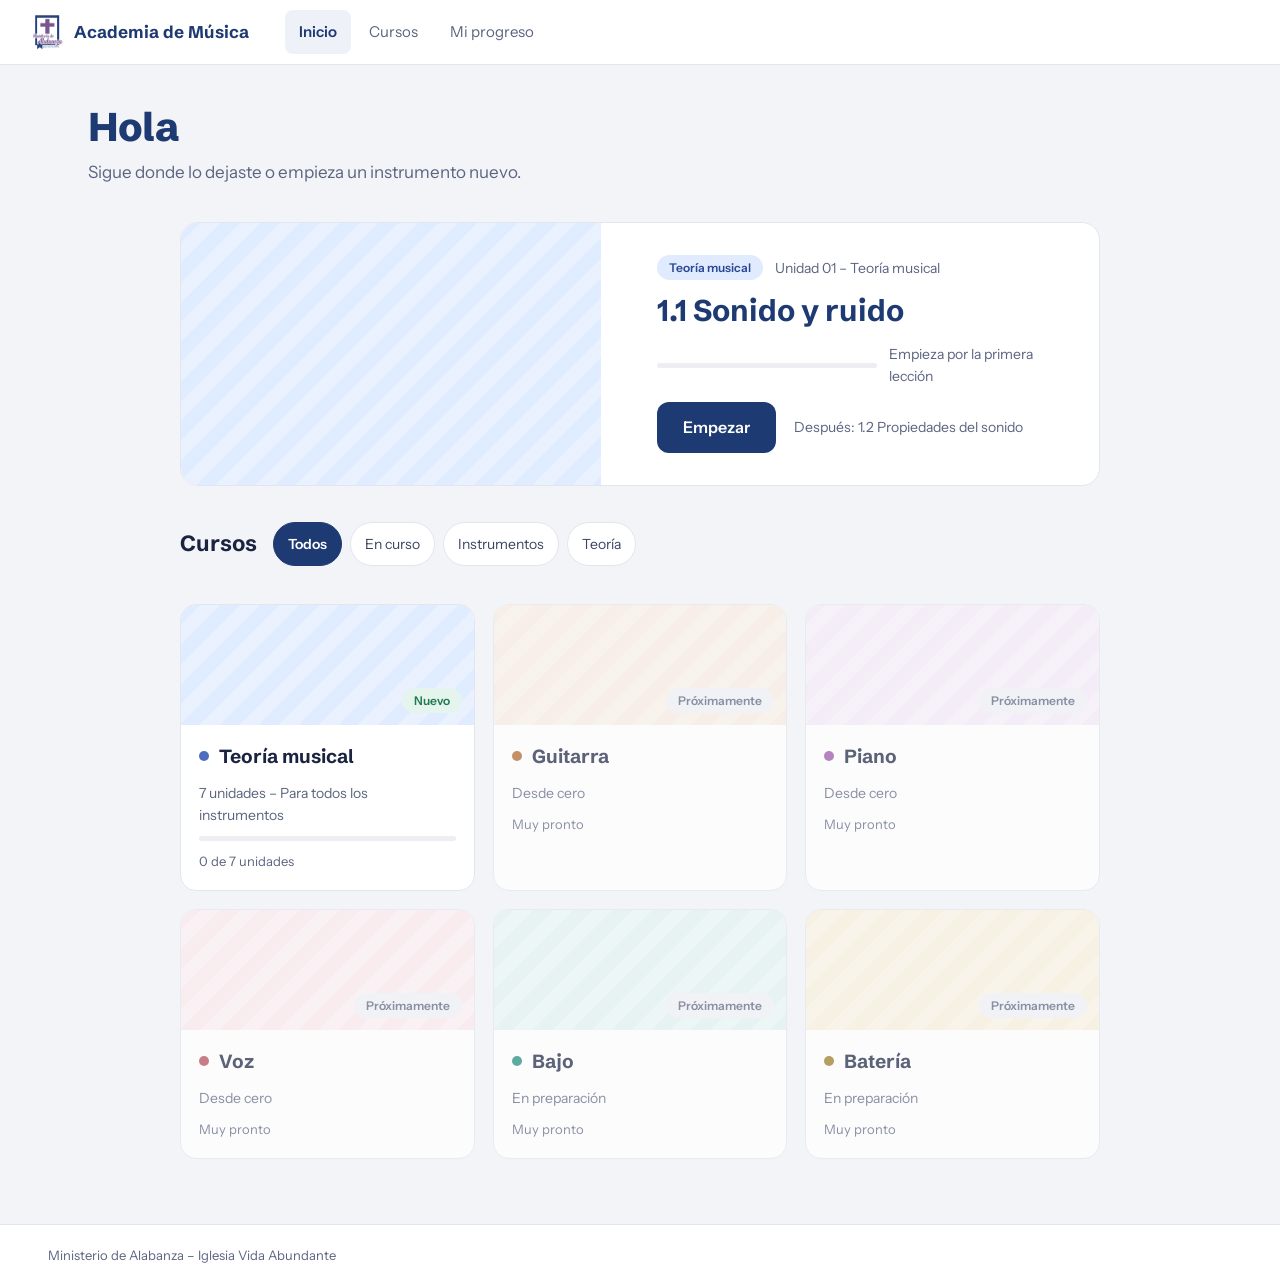
==== academy/index.html @ d0d136ad "Rediseño 5/8: Inicio con continuar + catálogo de cursos (1a) y variante ?v=lista (1b) Co-Authored-By" ====
<!doctype html>
<html lang="es">
<head>
<meta charset="utf-8">
<meta name="viewport" content="width=device-width, initial-scale=1, viewport-fit=cover">
<meta name="description" content="Academia de Música – Ministerio de Alabanza, Iglesia Vida Abundante. Cursos de música: teoría musical, guitarra, piano, voz, bajo y batería.">
<title>Academia de Música – Inicio</title>
<link rel="icon" href="logo.png">
<link rel="preconnect" href="https://fonts.googleapis.com">
<link rel="preconnect" href="https://fonts.gstatic.com" crossorigin>
<link rel="stylesheet" href="https://fonts.googleapis.com/css2?family=Schibsted+Grotesk:wght@500;600;700;800&family=Instrument+Sans:wght@400;500;600;700&display=swap">
<link rel="stylesheet" href="unidad.css">
<style>
/* Inicio: usa los tokens y el header de unidad.css */
body{min-height:100vh;display:flex;flex-direction:column}
main.home{display:flex;flex-direction:column;gap:36px;flex:1;width:100%;max-width:1200px;margin:0 auto;padding:40px 48px 48px}
main.home p,main.home li{text-align:left;hyphens:manual}
@media (max-width:760px){main.home{padding:24px 16px 36px;gap:28px}}
.h-hello h1{font-size:clamp(30px,5vw,40px);font-weight:800;letter-spacing:-.02em;line-height:1.1;color:var(--navy)}
.h-hello p{font-size:17px;color:var(--muted);margin-top:10px}
.h-h2{font-size:22px;font-weight:700;color:var(--ink)}

/* Color por curso: hex de respaldo y oklch cuando el navegador lo admite */
.course{--c:#4a62b0;--cs:#e8ecf8;--ct:#34478a}
.course[data-hue="45"]{--c:#b0642a;--cs:#f8ebe0;--ct:#85431a}
.course[data-hue="310"]{--c:#9a52a8;--cs:#f4e8f6;--ct:#6e2f7c}
.course[data-hue="0"]{--c:#b6495a;--cs:#f9e8eb;--ct:#8a2c3c}
.course[data-hue="175"]{--c:#1f8a7a;--cs:#e0f3ef;--ct:#126052}
.course[data-hue="85"]{--c:#9a7a1c;--cs:#f6efd8;--ct:#6c5208}
@supports (color:oklch(0.5 0.1 100)){.course{--c:oklch(0.55 0.13 var(--h));--cs:oklch(0.94 0.035 var(--h));--ct:oklch(0.42 0.13 var(--h))}}
.stripes{background:repeating-linear-gradient(135deg,var(--cs) 0 14px,color-mix(in srgb,var(--cs) 70%,#fff) 14px 28px)}
@supports not (color:color-mix(in srgb,red,blue)){.stripes{background:var(--cs)}}
.pill{display:inline-flex;align-items:center;font-size:12px;font-weight:600;border-radius:99px;padding:3px 12px;background:var(--cs);color:var(--ct);white-space:nowrap;font-family:var(--f-body)}
.pill.st-curso{background:var(--navy-soft);color:var(--navy)}
.pill.st-nuevo{background:var(--ok-soft);color:var(--ok)}
.pill.st-pronto{background:#f0f1f4;color:var(--muted)}
.mbar{height:5px;border-radius:99px;background:#eceef4;overflow:hidden}
.mbar i{display:block;height:100%;border-radius:99px;background:var(--c)}
.mbar.v i{background:var(--violet)}

/* Continuar */
.cont{display:grid;grid-template-columns:420px minmax(0,1fr);background:var(--bg);border:1px solid var(--line);border-radius:18px;overflow:hidden}
.cont .thumb{min-height:236px}
.cont .info{padding:32px 36px;display:flex;flex-direction:column;justify-content:center;gap:14px}
.cont .row{display:flex;align-items:center;gap:12px;flex-wrap:wrap;font-size:14px;color:var(--muted)}
.cont h2{font-size:clamp(24px,3vw,30px);font-weight:700;color:var(--navy);line-height:1.15}
.cont .prog{display:flex;align-items:center;gap:12px;font-size:14px;color:var(--muted)}
.cont .prog .mbar{width:220px;flex:none}
.cont .go{display:flex;align-items:center;gap:18px;flex-wrap:wrap}
.cta{display:inline-flex;align-items:center;justify-content:center;min-height:48px;padding:13px 26px;border-radius:12px;background:var(--navy);color:#fff;font-weight:600;font-size:16px;text-decoration:none}
.cta:hover{background:var(--navy-hover)}
.cont .next{font-size:14px;color:var(--muted)}
@media (max-width:900px){.cont{grid-template-columns:minmax(0,1fr)}.cont .thumb{min-height:120px}.cont .info{padding:22px 20px}.cont .prog .mbar{width:min(220px,40vw)}}

/* Cursos */
.head{display:flex;align-items:center;gap:16px;flex-wrap:wrap}
.filters{display:flex;gap:8px;flex-wrap:wrap}
.filters button{min-height:44px;padding:6px 14px;border-radius:99px;border:1px solid var(--line);background:var(--bg);color:#3b4462;font-size:14px;cursor:pointer}
.filters button[aria-pressed="true"]{background:var(--navy);border-color:var(--navy);color:#fff;font-weight:600}
.grid{display:grid;grid-template-columns:repeat(3,minmax(0,1fr));gap:18px;margin-top:18px;list-style:none;padding:0}
@media (max-width:900px){.grid{grid-template-columns:repeat(2,minmax(0,1fr))}}
@media (max-width:560px){.grid{grid-template-columns:minmax(0,1fr)}}
.card{display:flex;flex-direction:column;background:var(--bg);border:1px solid var(--line);border-radius:16px;overflow:hidden;color:inherit;text-decoration:none;height:100%;padding:0;gap:0}
a.card:hover{border-color:var(--c);box-shadow:var(--lift)}
.card.soon{opacity:.7}
.card .cover{position:relative;height:120px}
.card .cover .pill{position:absolute;right:12px;bottom:12px}
.card .body{padding:16px 18px 18px;display:grid;gap:10px}
.card .nm{display:flex;align-items:center;gap:10px;font-family:var(--f-display);font-size:19px;font-weight:700;color:var(--ink)}
.card .nm::before{content:"";width:10px;height:10px;border-radius:50%;background:var(--c);flex:none}
.card .meta{font-size:14px;color:var(--muted)}
.card .lab-s{font-size:13px;color:var(--muted)}
.empty{color:var(--muted);padding:18px 0}

/* Variante «lista de rutas» (?v=lista) */
.band{background:linear-gradient(#142a57,#1e3a73);color:#fff;padding:28px 48px 32px}
.band .in{max-width:1104px;margin:0 auto;display:grid;gap:10px;justify-items:start}
.band .eyebrow{font-size:12px;font-weight:600;color:#b9a6d8;letter-spacing:.08em;text-transform:uppercase}
.band h1{font-size:clamp(24px,4vw,32px);font-weight:800;color:#fff}
.band p{font-size:15px;color:#c4cce2}
.band .cta{background:#fff;color:var(--navy);margin-top:8px}
.band .cta:hover{background:var(--navy-soft)}
@media (max-width:760px){.band{padding:22px 16px 26px}}
.routes{display:grid;gap:12px;margin-top:18px;list-style:none;padding:0}
.route{display:grid;grid-template-columns:56px minmax(0,1fr) 200px 130px;gap:18px;align-items:center;background:var(--bg);border:1px solid var(--line);border-radius:14px;padding:16px 18px;color:inherit;text-decoration:none}
a.route:hover{border-color:var(--c)}
.route.soon{opacity:.7}
.plate{width:56px;height:56px;border-radius:12px;background:var(--cs);color:var(--c);display:grid;place-items:center;font-family:var(--f-display);font-weight:800;font-size:24px}
.route .nm{font-family:var(--f-display);font-size:18px;font-weight:700;color:var(--ink)}
.route .meta{font-size:14px;color:var(--muted)}
.rbtn{display:inline-flex;align-items:center;justify-content:center;min-height:44px;padding:0 18px;border-radius:12px;font-weight:600;font-size:15px;border:1px solid var(--line-strong);background:var(--bg);color:var(--navy)}
.rbtn.solid{background:var(--navy);border-color:var(--navy);color:#fff}
.rbtn.off{color:var(--muted);border-style:dashed}
@media (max-width:760px){.route{grid-template-columns:56px minmax(0,1fr);gap:12px 14px}.route .mbar,.route .rbtn{grid-column:1/-1}}
</style>
</head>
<body>
<a class="skip" href="#cursos">Saltar a los cursos</a>
<header class="top" id="top"></header>
<div id="hero"></div>
<main class="home" id="inicio"></main>
<footer><div class="wrap">Ministerio de Alabanza – Iglesia Vida Abundante</div></footer>
<script src="curso.js"></script>
<script>
(function(){
const C=window.CURSO,$=s=>document.querySelector(s);
C.header('inicio');
const lista=new URLSearchParams(location.search).get('v')==='lista';
const esc=s=>String(s).replace(/[&<>"]/g,c=>({'&':'&amp;','<':'&lt;','>':'&gt;','"':'&quot;'}[c]));
let filter='todos';

function state(c){
  const done=c.id==='teoria'?C.done().length:0;
  const started=c.id==='teoria'&&(done>0||C.resume().started);
  return{done,total:c.units.length,started,status:!c.ready?'pronto':started?'curso':'nuevo'};
}
const STATUS={curso:'En curso',nuevo:'Nuevo',pronto:'Próximamente'};
const num=n=>String(n).padStart(2,'0');
const href=l=>`${l.unit.file}#${l.id}`;
const unitsWord=n=>`${n} ${n===1?'unidad':'unidades'}`;

function resumeInfo(){
  const r=C.resume(),l=r.lesson,t=C.courses[0];
  if(!l)return{done:true,t,href:C.units[0].file,r};
  const u=l.unit,seen=C.seenCount(u.n);
  return{t,l,u,r,seen,total:u.lessons.length,href:href(l),label:r.started?'Continuar ▸':'Empezar',next:r.next};
}

function continueCard(){
  const i=resumeInfo();
  if(i.done)return `<section class="cont course" data-hue="${i.t.hue}" style="--h:${i.t.hue}" aria-labelledby="cTitle"><div class="thumb stripes" aria-hidden="true"></div><div class="info"><div class="row"><span class="pill">${esc(i.t.name)}</span></div><h2 id="cTitle">¡Terminaste el curso!</h2><p class="meta">Puedes repasar cualquier unidad cuando quieras.</p><div class="go"><a class="cta" href="${i.href}">Repasar desde 1.1</a></div></div></section>`;
  const pct=Math.round(i.seen/i.total*100),sub=i.r.started?(i.seen?`${i.seen} de ${i.total} lecciones de esta unidad`:'Aún sin lecciones completadas en esta unidad'):'Empieza por la primera lección';
  return `<section class="cont course" data-hue="${i.t.hue}" style="--h:${i.t.hue}" aria-labelledby="cTitle"><div class="thumb stripes" aria-hidden="true"></div><div class="info">
    <div class="row"><span class="pill">${esc(i.t.name)}</span><span>Unidad ${num(i.u.n)} – ${esc(i.u.title)}</span></div>
    <h2 id="cTitle">${i.l.k} ${esc(i.l.title)}</h2>
    <div class="prog"><div class="mbar v" role="progressbar" aria-label="Avance de la unidad" aria-valuemin="0" aria-valuemax="100" aria-valuenow="${pct}"><i style="width:${pct}%"></i></div><span>${sub}</span></div>
    <div class="go"><a class="cta" href="${i.href}">${i.label}</a>${i.next?`<span class="next">Después: ${i.next.k} ${esc(i.next.title)}</span>`:''}</div></div></section>`;
}

function courseCard(c){
  const s=state(c),pct=s.total?Math.round(s.done/s.total*100):0;
  const meta=c.ready?`${unitsWord(s.total)} – ${esc(c.meta)}`:esc(c.meta);
  const foot=c.ready?`<div class="mbar" role="progressbar" aria-label="Unidades terminadas" aria-valuemin="0" aria-valuemax="${s.total}" aria-valuenow="${s.done}"><i style="width:${pct}%"></i></div><span class="lab-s">${s.done} de ${s.total} unidades</span>`:`<span class="lab-s">Muy pronto</span>`;
  const inner=`<div class="cover stripes" aria-hidden="true"><span class="pill st-${s.status}">${STATUS[s.status]}</span></div><div class="body"><div class="nm">${esc(c.name)}</div><div class="meta">${meta}</div>${foot}</div>`;
  const attrs=`class="card course${c.ready?'':' soon'}" data-hue="${c.hue}" style="--h:${c.hue}"`;
  return c.ready?`<a ${attrs} href="${href(C.resume().lesson||{unit:C.units[0],id:C.units[0].lessons[0].id})}">${inner}</a>`:`<div ${attrs}>${inner}</div>`;
}

function routeRow(c){
  const s=state(c),pct=s.total?Math.round(s.done/s.total*100):0;
  const meta=c.ready?`${unitsWord(s.total)} – ${esc(c.meta)}`:esc(c.meta);
  const btn=!c.ready?`<span class="rbtn off">Muy pronto</span>`:`<span class="rbtn${s.started?' solid':''}">${s.started?'Continuar':'Empezar'}</span>`;
  const bar=c.ready?`<div class="mbar" role="progressbar" aria-label="Unidades terminadas" aria-valuemin="0" aria-valuemax="${s.total}" aria-valuenow="${s.done}"><i style="width:${pct}%"></i></div>`:`<div class="mbar" aria-hidden="true"></div>`;
  const inner=`<span class="plate" aria-hidden="true">${esc(c.short)}</span><div><div class="nm">${esc(c.name)}</div><div class="meta">${meta}</div></div>${bar}${btn}`;
  const attrs=`class="route course${c.ready?'':' soon'}" data-hue="${c.hue}" style="--h:${c.hue}"`;
  return c.ready?`<a ${attrs} href="${href(C.resume().lesson||{unit:C.units[0],id:C.units[0].lessons[0].id})}">${inner}</a>`:`<div ${attrs}>${inner}</div>`;
}

function visible(c){
  const s=state(c);
  return filter==='todos'||(filter==='curso'&&s.status==='curso')||(filter==='instrumentos'&&c.id!=='teoria')||(filter==='teoria'&&c.id==='teoria');
}
const FILTERS=[['todos','Todos'],['curso','En curso'],['instrumentos','Instrumentos'],['teoria','Teoría']];

function catalog(){
  const list=C.courses.filter(visible),tag=lista?'routes':'grid',card=lista?routeRow:courseCard;
  return `<section id="cursos" aria-labelledby="cursosH" style="scroll-margin-top:16px"><div class="head"><h2 class="h-h2" id="cursosH">${lista?'Rutas de aprendizaje':'Cursos'}</h2><div class="filters" role="group" aria-label="Filtrar cursos">${FILTERS.map(([k,t])=>`<button type="button" data-f="${k}" aria-pressed="${k===filter}">${t}</button>`).join('')}</div></div>${list.length?`<ul class="${tag}">${list.map(c=>`<li>${card(c)}</li>`).join('')}</ul>`:`<p class="empty">Aún no has empezado ningún curso. Elige uno para comenzar.</p>`}</section>`;
}

function render(){
  const i=resumeInfo();
  if(lista){
    $('#hero').innerHTML=i.done?`<section class="band" aria-label="Continuar"><div class="in"><p class="eyebrow">Continúa en ${esc(i.t.name)}</p><h1>¡Terminaste el curso!</h1><a class="cta" href="${i.href}">Repasar desde 1.1</a></div></section>`
      :`<section class="band" aria-label="Continuar"><div class="in"><p class="eyebrow">Continúa en ${esc(i.t.name)}</p><h1>${i.l.k} ${esc(i.l.title)}</h1><p>Unidad ${num(i.u.n)} – ${esc(i.u.title)} – lección ${i.u.lessons.findIndex(x=>x.id===i.l.id)+1} de ${i.total}</p><a class="cta" href="${i.href}">${i.label}</a></div></section>`;
    $('#inicio').innerHTML=catalog();
  }else{
    $('#inicio').innerHTML=`<div class="h-hello"><h1>Hola</h1><p>Sigue donde lo dejaste o empieza un instrumento nuevo.</p></div>${continueCard()}${catalog()}`;
  }
  document.querySelectorAll('.filters button').forEach(b=>b.onclick=()=>{filter=b.dataset.f;render();const nb=document.querySelector(`.filters [data-f="${filter}"]`);if(nb)nb.focus({preventScroll:true})});
}
render();
})();
</script>
</body>
</html>
---- academy/unidad.css ----
/* Estilos compartidos de las unidades (mismo diseño que la Unidad 06). */
body{margin:0}img{max-width:100%}[hidden]{display:none!important}
:root{
  --bg:#ffffff; --page:#f3f4f8; --tint:#f6f7fb; --ink:#1a2340; --body:#2c3552; --muted:#5b6480; --faint:#6f7792; --line:#e3e6ee; --line-strong:#cfd5e4; --line-soft:#eef0f5;
  --navy:#1e3a73; --navy-hover:#142a57; --navy-soft:#eef1f8; --on-navy:#ffffff;
  --violet:#6f4a9b; --violet-soft:#f1ebf7; --violet-row:#f6f2fa; --violet-ring:#ece3f5; --on-violet:#ffffff;
  --ok:#1f7a50; --ok-line:#1f8a5b; --ok-soft:#e5f4ec; --err:#a83434; --err-line:#c94a4a; --err-soft:#fbeaea;
  --key-white:#ffffff; --key-black:#1d2033; --key-edge:#c9cddd;
  --shadow:0 1px 2px rgba(22,26,51,.04),0 8px 28px rgba(36,66,122,.08);
  --lift:0 1px 2px rgba(22,26,51,.06),0 2px 8px rgba(36,66,122,.08);
  --f-display:"Schibsted Grotesk","Avenir Next","Segoe UI",sans-serif;
  --f-body:"Instrument Sans","Segoe UI",system-ui,sans-serif;
  --r:12px; --r-sm:10px;
  color-scheme:light;
}
*{box-sizing:border-box}
html{scroll-behavior:smooth}
body{background:var(--page);color:var(--body);font-family:var(--f-body);font-size:17px;line-height:1.6;-webkit-font-smoothing:antialiased}
body::before{content:"";position:fixed;inset:0 0 auto;height:env(safe-area-inset-top,0px);z-index:10;background:var(--page)}
h1,h2,h3{font-family:var(--f-display);text-wrap:balance;line-height:1.12;margin:0;color:var(--ink)}
p{margin:0}
button,select{font:inherit;color:inherit;-webkit-tap-highlight-color:transparent}
button:focus-visible,select:focus-visible,[tabindex]:focus-visible,a:focus-visible{outline:3px solid var(--violet);outline-offset:2px;border-radius:6px}
.wrap{max-width:1200px;margin:0 auto;padding-left:max(20px, env(safe-area-inset-left, 0px));padding-right:max(20px, env(safe-area-inset-right, 0px))}
@media (max-width:520px){.wrap{padding-left:max(16px, env(safe-area-inset-left, 0px));padding-right:max(16px, env(safe-area-inset-right, 0px))}}
.mono{font-family:var(--f-body);font-variant-numeric:tabular-nums}
.skip{position:absolute;left:-9999px;top:8px;z-index:20;background:var(--bg);color:var(--navy);padding:10px 16px;border-radius:var(--r-sm);font-weight:700}
.skip:focus{left:12px}
.lbl{font-size:13px;letter-spacing:.1em;text-transform:uppercase;color:var(--muted);font-weight:700}
.cap{font-size:15px;color:var(--muted)}
svg.i{width:20px;height:20px;fill:currentColor;display:block}

/* Header: ver bloque «Header compacto» al final */
.sr{position:absolute;width:1px;height:1px;overflow:hidden;clip:rect(0 0 0 0);white-space:nowrap}
.linkbtn{background:none;border:0;color:var(--navy);font:inherit;font-size:15px;text-decoration:underline;text-underline-offset:3px;cursor:pointer;min-height:44px;padding:0;text-align:left}
a.linkbtn{display:inline-flex;align-items:center}
.lbl a{color:var(--navy);text-transform:none;letter-spacing:0;font-weight:400;margin-left:6px;font-size:14px}
@media (max-width:520px){.track{gap:4px}.track li{gap:4px}.track li+li::before{width:6px}}

/* Page */
.page{display:grid;grid-template-columns:48px minmax(0,1fr);gap:40px;padding-block:44px 72px}
.toc{position:sticky;top:calc(env(safe-area-inset-top,0px) + 28px);align-self:start;display:grid;gap:0;border-left:1px solid var(--line)}
.toc a{display:grid;place-items:center;min-height:44px;margin-left:-1px;border-left:3px solid transparent;font-family:var(--f-display);font-weight:700;font-size:15px;color:var(--muted);text-decoration:none;transition:color .15s,border-color .15s}
.toc a:hover{color:var(--ink)}
.toc a.on{color:var(--violet);border-left-color:var(--violet)}
@media (max-width:1023px){.page{grid-template-columns:minmax(0,1fr);padding-block:32px 56px}.toc{display:none}}
main{display:grid;gap:80px;min-width:0}
@media (max-width:700px){main{gap:60px}}
section{display:grid;gap:20px;min-width:0;scroll-margin-top:72px}
.sec-head{display:flex;align-items:baseline;gap:14px;flex-wrap:wrap}
.sec-head .k{font-family:var(--f-display);font-size:clamp(30px,4.2vw,46px);line-height:1.12;font-weight:800;color:var(--violet);letter-spacing:-.01em}
.sec-head h2{font-size:clamp(30px,4.2vw,46px);font-weight:800;letter-spacing:-.01em;color:var(--navy)}
.prose{display:grid;gap:14px;max-width:66ch}
.note{background:var(--tint);border:1px solid var(--line);border-radius:var(--r);padding:16px 18px;font-size:16px;max-width:70ch}
.note b{color:var(--navy)}

/* Scale strip */
.scale-box{display:grid;gap:4px;max-width:640px}
.scale{display:grid;grid-template-columns:repeat(8,minmax(0,1fr));gap:6px}
.scale div{border:1px solid var(--line);border-radius:var(--r-sm);text-align:center;padding:10px 2px}
.scale div.hit{background:var(--violet-soft);border-color:var(--violet)}
.scale .n{font-family:var(--f-body);font-variant-numeric:tabular-nums;font-weight:700;font-size:18px}
.scale div.hit .n{color:var(--violet)}
.scale .d{font-size:13px;color:var(--muted)}
.steps{display:grid;grid-template-columns:repeat(8,minmax(0,1fr));gap:6px;font-family:var(--f-body);font-variant-numeric:tabular-nums;font-size:14px;color:var(--muted);text-align:center}
.steps span{transform:translateX(calc(50% + 3px))}
.steps span:last-child{transform:none}

/* Controls */
.seg{display:inline-grid;grid-auto-flow:column;grid-auto-columns:1fr;background:var(--tint);border:1px solid var(--line);border-radius:999px;padding:3px}
.seg button{border:0;background:transparent;padding:6px 14px;min-height:44px;border-radius:999px;cursor:pointer;font-size:15px;color:var(--muted);white-space:nowrap}
.seg button[aria-pressed="true"]{background:var(--bg);color:var(--navy);font-weight:700;box-shadow:var(--lift)}
.seg button:disabled{opacity:.4;cursor:default}
.ibtn{width:44px;height:44px;border-radius:50%;border:1px solid var(--line-strong);background:var(--bg);color:var(--navy);display:grid;place-items:center;cursor:pointer;transition:background .15s,border-color .15s;flex:none}
.ibtn:hover{border-color:var(--navy);background:var(--navy-soft)}
.ibtn.solid{background:var(--navy);border-color:var(--navy);color:var(--on-navy)}
.ibtn.solid:hover{background:var(--navy-hover)}
.ibtn:disabled{opacity:.35;cursor:default}
.pbtn{display:inline-flex;align-items:center;gap:6px;border:1px solid var(--navy);background:var(--bg);color:var(--navy);border-radius:999px;padding:0 16px 0 12px;min-height:44px;cursor:pointer;font-weight:700;font-size:14px;transition:background .15s}
.pbtn svg.i{width:18px;height:18px}
.pbtn:hover{background:var(--navy-soft)}
.pbtn.solid{background:var(--navy);color:var(--on-navy)}
.pbtn.solid:hover{background:var(--navy-hover)}
.pbtn:disabled{opacity:.35;cursor:default}
.btn{border:1px solid var(--navy);background:var(--navy);color:var(--on-navy);border-radius:999px;padding:8px 20px;min-height:44px;cursor:pointer;font-weight:700;font-size:15px;transition:background .15s}
.btn:hover{background:var(--navy-hover)}
.btn:disabled{opacity:.35;cursor:default}
.tabs{display:flex;gap:20px;border-bottom:1px solid var(--line)}
.tabs button{border:0;background:none;padding:12px 0 12px;min-height:44px;min-width:44px;margin-bottom:-1px;border-bottom:2px solid transparent;cursor:pointer;font-size:15px;color:var(--muted)}
.tabs button[aria-pressed="true"]{color:var(--navy);border-bottom-color:var(--violet);font-weight:700}

/* Lab */
.lab{border:1px solid var(--line);border-radius:18px;box-shadow:var(--shadow);overflow:hidden;min-width:0;display:grid;grid-template-columns:minmax(0,1fr);grid-template-areas:"controls" "readout" "viz" "explain"}
@media (min-width:1100px){.lab{grid-template-columns:minmax(0,1fr) minmax(260px,320px);grid-template-areas:"controls controls" "readout explain" "viz explain"}}
.lab > *{padding:22px 24px;min-width:0}
@media (max-width:520px){.lab > *{padding:18px 16px}}
.a-controls{grid-area:controls;background:var(--tint);border-bottom:1px solid var(--line);display:flex;gap:16px;flex-wrap:wrap;align-items:end}
.field{display:grid;gap:6px}
.field.grow{flex:1 1 220px;max-width:340px}
.field.grow .select,.field.grow select{width:100%}
@media (max-width:520px){.a-controls select{font-size:16px;padding-left:12px;padding-right:32px}.a-controls .select svg{right:10px}}
@media (max-width:520px){.a-controls .field:first-child{flex:0 0 92px}.a-controls .field:first-child .select,.a-controls .field:first-child select{width:100%}.field.grow{flex:2 1 160px}.a-controls .field:last-child{flex:1 1 100%}#invs{width:100%}}
.a-readout{grid-area:readout;display:grid;gap:10px;padding-bottom:6px}
.a-viz{grid-area:viz;display:grid;grid-template-columns:minmax(0,1fr);gap:12px;padding-top:10px;align-content:start}
.a-explain{grid-area:explain;display:grid;gap:12px;align-content:start}
@media (min-width:1100px){.a-explain{border-left:1px solid var(--line)}}
@media (max-width:1099px){.a-explain{border-top:1px solid var(--line)}}
.sym{font-family:var(--f-display);font-weight:800;font-size:72px;line-height:1;color:var(--violet);letter-spacing:-.02em;height:84px;display:flex;align-items:center;white-space:nowrap;overflow:hidden;width:100%}

.sym.off{color:var(--line-strong)}
.facts{display:grid;gap:6px;flex:1 1 200px;min-width:0}
.tones{display:flex;gap:6px;flex-wrap:wrap;min-height:34px;align-items:center;align-content:flex-start}
.tone{display:inline-flex;align-items:baseline;gap:6px;border-radius:var(--r-sm);padding:4px 10px;background:var(--navy-soft)}
.tone.root{background:var(--violet-soft)}
.tone b{font-family:var(--f-body);font-variant-numeric:tabular-nums;font-size:18px;color:var(--navy)}
.tone.root b{color:var(--violet)}
.tone i{font-style:normal;font-size:13px;color:var(--muted);font-family:var(--f-body);font-variant-numeric:tabular-nums}
.tools{display:flex;gap:8px;align-items:center}
.viz-head{display:flex;justify-content:space-between;align-items:center;gap:12px;flex-wrap:wrap}
.kbd-box{max-width:680px;overflow-x:auto}
.kbd-box svg{width:100%;height:auto;display:block;touch-action:pan-x pan-y}
.kbd-box .k{cursor:pointer}
.k:focus,.k:focus-visible{outline:none}
#pad{overflow-x:auto}
.kbd-box .k:hover{filter:brightness(.96)}
.chords{display:grid;grid-template-columns:repeat(3,minmax(0,170px));gap:16px}
@media (max-width:520px){.chords{grid-template-columns:none;grid-auto-flow:column;grid-auto-columns:170px;gap:8px;overflow-x:auto;scroll-snap-type:x mandatory}.chord{scroll-snap-align:start}}
.chord{display:grid;gap:4px;justify-items:center;align-content:start;text-align:center;padding:8px 4px;font:inherit;color:inherit;background:none;border:1px solid transparent;border-radius:var(--r);cursor:pointer}
.chord:hover{background:var(--tint)}
.chord[aria-pressed="true"]{border-color:var(--violet);background:var(--violet-soft)}
.chord svg{width:100%;height:auto;display:block}
.chord span{font-size:14px;line-height:1.3;color:var(--muted)}

.ex-name{display:flex;align-items:baseline;gap:10px;flex-wrap:wrap}
.ex-name h3{font-size:22px;font-weight:700;color:var(--navy)}
.ex-name span{font-family:var(--f-body);font-variant-numeric:tabular-nums;font-size:14px;color:var(--violet)}
.a-explain p{max-width:62ch;color:var(--ink)}
/* Inversions */
.inv-grid{display:grid;grid-template-columns:repeat(3,minmax(0,1fr));gap:16px}
@media (max-width:760px){.inv-grid{grid-template-columns:minmax(0,1fr)}}
.inv{border:1px solid var(--line);border-radius:var(--r);padding:18px;display:grid;gap:10px}
.inv b{font-family:var(--f-display);font-size:18px;color:var(--navy)}
.inv .mono{font-size:15px}
.inv svg{width:100%;height:auto;display:block}
.slash{color:var(--violet);font-family:var(--f-body);font-variant-numeric:tabular-nums;font-weight:700}

/* Practice */
.quiz{border:1px solid var(--line);border-radius:18px;box-shadow:var(--shadow);overflow:hidden;min-width:0}
.qbar{display:flex;gap:14px;align-items:center;justify-content:space-between;flex-wrap:wrap;padding:16px 24px;background:var(--tint);border-bottom:1px solid var(--line)}
@media (max-width:520px){.qbar{padding:14px 16px}}
.select{position:relative;display:inline-flex;align-items:center}
.select select{max-width:100%;appearance:none;-webkit-appearance:none;border:1px solid var(--line-strong);background:var(--bg);border-radius:999px;padding:8px 40px 8px 16px;min-height:44px;font-size:16px;font-weight:700;color:var(--navy);cursor:pointer}
.select svg{position:absolute;right:14px;width:14px;height:14px;fill:var(--navy);pointer-events:none}
.best{font-size:14px;color:var(--muted);font-family:var(--f-body);font-variant-numeric:tabular-nums}
#qbody{padding:24px;display:grid;gap:18px}
@media (max-width:520px){#qbody{padding:18px 16px}}
.qgrid{display:grid;gap:20px;grid-template-columns:minmax(0,1fr)}
@media (min-width:900px){.qgrid{grid-template-columns:minmax(0,1fr) minmax(280px,380px);align-items:start}}
.qhead{display:flex;justify-content:space-between;align-items:end;gap:14px;flex-wrap:wrap}
.qsym{font-family:var(--f-display);font-size:48px;font-weight:800;color:var(--violet);line-height:1}
.progress{flex:1;min-width:150px;max-width:260px;display:grid;gap:6px;font-size:14px;color:var(--muted);font-family:var(--f-body);font-variant-numeric:tabular-nums}
.bar{height:6px;background:var(--tint);border-radius:99px;overflow:hidden;border:1px solid var(--line)}
.bar i{display:block;height:100%;background:var(--violet);border-radius:99px;transition:width .3s}
.qrows{display:grid;gap:8px}
.qrow{display:grid;grid-template-columns:108px minmax(0,1fr) auto;gap:10px;align-items:center;border:1px solid var(--line);border-radius:var(--r);padding:8px 8px 8px 14px;cursor:pointer;min-height:54px;transition:border-color .15s}
.qrow.active{border-color:var(--navy);box-shadow:0 0 0 3px var(--navy-soft)}
.qrow.good{border-color:var(--ok-line);background:var(--ok-soft);cursor:default}
.qrow.bad{border-color:var(--err-line);background:var(--err-soft);cursor:default}
.ql{font:inherit;font-size:15px;color:var(--muted);background:none;border:0;padding:8px 0;text-align:left;cursor:pointer;min-height:44px}
.ql:hover{color:var(--ink)}.ql:disabled{cursor:default;color:var(--muted)}
.qrow.active .ql{color:var(--navy);font-weight:700}
.slots{display:flex;gap:6px;flex-wrap:wrap;align-items:center}
.slot{font-family:var(--f-body);font-variant-numeric:tabular-nums;font-weight:700;border-radius:6px;padding:3px 9px;border:1px solid var(--line-strong);background:var(--bg);min-width:40px;text-align:center;color:var(--navy)}
.slot.empty{color:var(--muted);font-weight:500;border-style:dashed}
.fix{font-size:15px;color:var(--err);font-family:var(--f-body);font-variant-numeric:tabular-nums;font-weight:700;padding-right:6px}
.fix.ok{color:var(--ok)}
.clr{width:44px;height:44px;border:0;background:none;color:var(--faint);cursor:pointer;border-radius:50%;display:grid;place-items:center}
.clr:hover{color:var(--err);background:var(--err-soft)}
.clr svg{width:16px;height:16px;fill:currentColor}
.pad{display:grid;gap:8px}
.pad svg{width:100%;height:auto;display:block;touch-action:pan-x pan-y}
.pad .k{cursor:pointer}
.qactions{display:flex;gap:10px;flex-wrap:wrap;align-items:center}
.feedback{font-size:15px;font-weight:700}
.feedback.ok{color:var(--ok)} .feedback.err{color:var(--err)}
.done{display:grid;gap:12px;justify-items:start}
.done b{font-family:var(--f-display);font-size:30px;color:var(--navy)}

.pager{border-top:1px solid var(--line);background:var(--tint)}
.pager .wrap{padding-block:28px;display:grid;gap:16px;grid-template-columns:minmax(0,1fr) auto minmax(0,1fr);align-items:center}
.pg{display:grid;gap:2px;padding:12px 14px;border-radius:var(--r);text-decoration:none;color:var(--navy);min-height:44px;align-content:center}
.pg small{font-size:14px;color:var(--muted)}
.pg b{font-family:var(--f-display);font-size:18px;line-height:1.25}
a.pg:hover{background:var(--bg)}
.pg.next{text-align:right}
.pg.off b{color:var(--muted)}
.pager-mid{display:grid;gap:4px;justify-items:center;text-align:center}
.pbtn[aria-pressed="true"]{background:var(--ok-soft);border-color:var(--ok);color:var(--ink)}
@media (max-width:760px){.pager .wrap{grid-template-columns:minmax(0,1fr) minmax(0,1fr)}.pager-mid{grid-column:1/-1;order:-1}}
footer{border-top:1px solid var(--line);color:var(--muted);font-size:15px}
footer .wrap{padding-block:24px 36px;display:flex;justify-content:space-between;gap:12px;flex-wrap:wrap}

@media (prefers-reduced-motion: reduce){*{transition:none!important;animation:none!important}html{scroll-behavior:auto}}
@media print{.tools,.viz-head,.quiz,.toc{display:none}.page{grid-template-columns:1fr}}

/* Extras para las demás unidades */
.qbody{padding:24px;display:grid;gap:18px}
@media (max-width:520px){.qbody{padding:18px 16px}}
.opts{display:grid;gap:10px;grid-template-columns:repeat(auto-fit,minmax(210px,1fr))}
.opt{border:1px solid var(--line-strong);background:var(--bg);border-radius:var(--r);padding:12px 16px;min-height:48px;text-align:left;cursor:pointer;font-size:16px;color:var(--ink);transition:border-color .15s,background .15s}
.opt:hover:not(:disabled){border-color:var(--navy);background:var(--navy-soft)}
.opt:disabled{cursor:default}
.opt.good{border-color:var(--ok-line);background:var(--ok-soft)}
.opt.bad{border-color:var(--err-line);background:var(--err-soft)}
.qtext{font-family:var(--f-display);font-size:clamp(22px,3vw,28px);font-weight:700;color:var(--navy);line-height:1.25;max-width:40ch}
.qtext:focus{outline:none}
.qvis{max-width:420px}.qvis svg{width:100%;height:auto;display:block}
.tbl{width:100%;border-collapse:collapse;font-size:16px;max-width:760px}
.tbl th,.tbl td{padding:10px 12px;border-bottom:1px solid var(--line);text-align:left;vertical-align:middle}
.tbl th{font-size:13px;letter-spacing:.08em;text-transform:uppercase;color:var(--muted);font-weight:700}
.tbl td.m{font-family:var(--f-body);font-variant-numeric:tabular-nums;color:var(--violet);font-weight:700}
.tblwrap{overflow-x:auto;max-width:760px}
.cards{display:grid;gap:16px;grid-template-columns:repeat(auto-fit,minmax(240px,1fr))}
.card{border:1px solid var(--line);border-radius:var(--r);padding:18px;display:grid;gap:10px;align-content:start}
.card h3{font-size:20px;color:var(--navy)}
.card svg{width:100%;height:auto;display:block}
.panel{border:1px solid var(--line);border-radius:18px;box-shadow:var(--shadow);overflow:hidden;min-width:0}
.pbar{background:var(--tint);border-bottom:1px solid var(--line);padding:16px 24px;display:flex;gap:16px;flex-wrap:wrap;align-items:end}
.pin{padding:22px 24px;display:grid;gap:16px;min-width:0}
@media (max-width:520px){.pbar,.pin{padding:16px}}
.range{width:100%;min-height:44px;accent-color:var(--violet)}
.big{font-family:var(--f-display);font-weight:800;font-size:clamp(40px,7vw,60px);line-height:1;color:var(--violet);letter-spacing:-.02em}
.wave svg{width:100%;height:auto;display:block;max-width:560px;border:1px solid var(--line);border-radius:var(--r);background:var(--tint)}
.beats{display:flex;gap:10px}
.beat{width:28px;height:28px;border-radius:50%;border:2px solid var(--line-strong);background:var(--bg);transition:background .08s}
.beat.on{background:var(--violet);border-color:var(--violet)}
.beat.acc{border-color:var(--navy)}
.stack{display:grid;gap:12px}
.pill{display:inline-block;font-family:var(--f-body);font-variant-numeric:tabular-nums;font-size:14px;background:var(--violet-soft);color:var(--violet);border-radius:99px;padding:2px 10px;font-weight:700}
.bars{display:grid;gap:8px;max-width:640px}
.bars div{display:grid;grid-template-columns:110px 1fr;gap:12px;align-items:center;font-size:15px}
.bars i{display:block;height:14px;border-radius:99px;background:var(--navy)}
.chip{border:1px solid var(--line-strong);background:var(--bg);border-radius:99px;padding:6px 14px;min-height:44px;cursor:pointer;font-family:var(--f-body);font-variant-numeric:tabular-nums;font-weight:700;color:var(--navy)}
.chip:hover{background:var(--navy-soft)}
.chip[aria-pressed="true"]{background:var(--violet-soft);border-color:var(--violet);color:var(--violet)}
.circ svg{width:100%;max-width:460px;height:auto;display:block;margin-inline:auto}
.circ .seg-k{cursor:pointer}
.circ .seg-k:focus-visible{outline:none}
textarea.in,input.in{font:inherit;font-family:var(--f-body);font-variant-numeric:tabular-nums;font-size:18px;border:1px solid var(--line-strong);border-radius:var(--r-sm);padding:10px 14px;min-height:48px;width:100%;max-width:460px;color:var(--ink);background:var(--bg)}
.arrow{font-family:var(--f-body);font-variant-numeric:tabular-nums;color:var(--violet);font-weight:700}
.outchords{display:flex;gap:8px;flex-wrap:wrap}
.outchords span{font-family:var(--f-display);font-size:30px;font-weight:800;color:var(--violet);background:var(--violet-soft);border-radius:var(--r);padding:6px 16px}
.inchords span{font-family:var(--f-display);font-size:30px;font-weight:800;color:var(--navy);background:var(--navy-soft);border-radius:var(--r);padding:6px 16px;display:inline-block;margin:0 8px 8px 0}

/* Nivel de cada tema */
.lvl{display:inline-flex;align-items:center;gap:6px;font-family:var(--f-body);font-variant-numeric:tabular-nums;font-size:13px;font-weight:700;border-radius:99px;padding:3px 12px;align-self:center;white-space:nowrap}
.lvl::before{content:"";width:8px;height:8px;border-radius:50%;background:currentColor}
.lvl-1{background:var(--ok-soft);color:var(--ok)}
.lvl-2{background:var(--navy-soft);color:var(--navy)}
.lvl-3{background:var(--violet-soft);color:var(--violet)}
.lvl-2::before{border-radius:2px}
.lvl-3::before{border-radius:0;transform:rotate(45deg) scale(.9)}

/* Botón de sonido estándar: .ibtn.solid con bocina */
.ibtn.solid[aria-pressed="true"]{background:var(--violet);border-color:var(--violet)}

/* Barra lateral colapsable */
.toc a{grid-template-columns:44px minmax(0,1fr)}
.toc .t{display:none}
.toc-toggle{display:flex;align-items:center;gap:8px;min-height:44px;border:0;background:none;color:var(--muted);cursor:pointer;padding:0 0 0 12px;margin-left:-1px;font:inherit;font-size:13px;font-weight:700;letter-spacing:.06em;text-transform:uppercase}
.toc-toggle:hover{color:var(--ink)}
.toc-toggle svg{width:20px;height:20px;fill:currentColor;flex:none;transition:transform .2s}
.toc-toggle .t{display:none}
@media (min-width:1024px){
  .page{grid-template-columns:var(--tocw,48px) minmax(0,1fr)}
  .page.toc-open{--tocw:270px}
  .toc-open .toc .t{display:block;justify-self:start;text-align:left;font-size:14px;line-height:1.25;font-weight:600;padding:8px 8px 8px 0}
  .toc-open .toc-toggle .t{display:inline}
  .toc-open .toc-toggle svg{transform:rotate(180deg)}
  .toc a.on .t{color:var(--violet)}
}

/* Carrusel */
.car{display:grid;gap:12px;max-width:760px;min-width:0}
.car-track{display:flex;gap:16px;overflow-x:auto;scroll-snap-type:x mandatory;scrollbar-width:none;position:relative;border-radius:var(--r)}
.car-track::-webkit-scrollbar{display:none}
.car-track:focus-visible{outline:3px solid var(--violet);outline-offset:3px}
.car-slide{flex:0 0 100%;min-width:0;scroll-snap-align:start}
.car-bar{display:flex;align-items:center;justify-content:center;gap:10px}
.car-dots{display:flex}
.car-dot{width:26px;height:44px;border:0;background:none;cursor:pointer;display:grid;place-items:center;padding:0}
.car-dot::before{content:"";width:10px;height:10px;border-radius:50%;background:var(--line-strong);transition:width .2s,background .2s}
.car-dot[aria-current="true"]::before{background:var(--violet);width:22px;border-radius:99px}
.car-count{font-family:var(--f-body);font-variant-numeric:tabular-nums;font-size:14px;color:var(--muted);min-width:44px;text-align:center}

/* Botón de sonido: indicador de reproducción */
.ibtn.solid.playing{background:var(--violet);border-color:var(--violet);animation:snd-pulse 1.4s ease-out infinite}
@keyframes snd-pulse{0%{box-shadow:0 0 0 0 rgba(111,74,155,.5)}70%,100%{box-shadow:0 0 0 12px rgba(111,74,155,0)}}
@media (prefers-reduced-motion:reduce){.ibtn.solid.playing{animation:none;box-shadow:0 0 0 4px var(--violet-soft)}}

/* Figuras en la cuadrícula de 4 pulsos */
.figs{display:grid;gap:14px;max-width:760px}
.fig{display:grid;gap:8px}
.fig-h{display:grid;grid-template-columns:34px minmax(0,1fr) auto;align-items:center;gap:0 10px}
.fig-t{display:grid;gap:2px;min-width:0}
.fig-t>div{display:flex;align-items:center;gap:8px;flex-wrap:wrap}
.fig-h .fig-ic svg{width:30px;height:auto;display:block}
.fig-h b{font-family:var(--f-display);font-size:19px;color:var(--navy)}
.grid4{position:relative;display:grid;grid-template-columns:repeat(4,minmax(0,1fr))}
.grid4.ruler span{font-family:var(--f-body);font-variant-numeric:tabular-nums;font-size:13px;color:var(--muted);padding-left:6px}
.grid4.g{height:42px;border:1px solid var(--line-strong);border-radius:var(--r-sm);background:var(--bg);overflow:hidden}
.grid4.g>span{border-right:1px solid var(--line-strong)}
.grid4.g>span:last-of-type{border-right:0}
.grid4 .bk{position:absolute;inset:0;display:flex;padding:4px 2px}
.grid4 .bk i{flex:1 1 0!important;min-width:0;display:block;box-sizing:border-box;margin:0 1px;border-radius:6px;background:var(--navy-soft);border:1.5px solid var(--navy);transition:background .08s,transform .08s}
.grid4 .bk i.on{background:var(--violet);border-color:var(--violet);transform:scaleY(1.08)}

/* Alineación: texto justificado, widgets centrados, títulos a la izquierda */
main p,main li{text-align:justify;hyphens:auto;-webkit-hyphens:auto}
h1,h2,h3,.sec-head,.qtext,.lbl,.ex-name{text-align:left;hyphens:manual}
.panel,.lab,.quiz,.car-host,.cards,.tblwrap,.kbd-box,.scale-box,.figs,.qvis,.wave,.inv-grid,.circ,.bars{margin-inline:auto}
.panel,.lab,.quiz,.cards,.figs,.tblwrap,.scale-box,.car-host{width:100%}
.kbd-box svg,.wave svg,.qvis svg,.circ svg{margin-inline:auto}
.big,.beats,.pin .cap,.a-viz .cap,.qbody .cap,.pad .cap,.pin>p#itxt,.pin>p#atxt{text-align:center}
.beats,.outchords,.inchords,.tones{justify-content:center}
.pin>.big,.pin>.beats{justify-self:center}
.chords{justify-content:center}
@media print{main p{text-align:left}}

/* Una sola columna por sección: el texto llega al mismo borde que los widgets */
main>section{width:100%;max-width:920px;margin-inline:auto}
.prose,.note,p.prose{max-width:none}

/* Diapasón */
.fb-scroll{overflow-x:auto;max-width:100%}
.fb-scroll svg{display:block;width:100%;height:auto}
.fb{cursor:pointer;outline:none}
.fb:hover circle{filter:brightness(.95)}
.fb.hit circle{fill:var(--violet);stroke:var(--violet)}
.fb.hit text{fill:#fff}
.fb:focus-visible circle{stroke:var(--ink);stroke-width:3.2}
.pin>*{min-width:0}
#fbBox{min-width:0;max-width:100%}

/* Laboratorio de una sola columna y controles de igual altura */
.lab.one{grid-template-columns:minmax(0,1fr);grid-template-areas:"controls" "readout" "viz"}
.a-viz{gap:10px}
.a-controls .select select,.pbar .select select{min-height:52px}
.a-controls .ibtn.solid,.pbar .ibtn.solid{width:52px;height:52px}

.tbl tr.on td{background:var(--violet-soft)}
.outchords span{transition:background .1s,color .1s}
.outchords span.on{background:var(--violet);color:#fff}

/* Header compacto (todas las páginas; se inyecta con CURSO.header) */
.top{background:var(--bg);border-bottom:1px solid var(--line)}
.hd{height:64px;display:flex;align-items:center;gap:36px;padding:0 max(32px,env(safe-area-inset-right,0px)) 0 max(32px,env(safe-area-inset-left,0px))}
.hd-brand{display:flex;align-items:center;gap:10px;color:var(--navy);text-decoration:none;font-family:var(--f-display);font-weight:700;font-size:17px;white-space:nowrap;min-height:44px}
.hd-brand img{width:32px;height:36px;object-fit:contain}
.hd-nav{display:flex;gap:4px}
.hd-nav a{display:inline-flex;align-items:center;min-height:44px;padding:0 14px;border-radius:8px;font-size:15px;color:var(--muted);text-decoration:none}
.hd-nav a:hover{color:var(--ink)}
.hd-nav a[aria-current]{background:var(--navy-soft);color:var(--navy);font-weight:600}
.hd-menu{display:none;margin-left:auto;width:44px;height:44px;border:1px solid var(--line-strong);border-radius:10px;background:var(--bg);color:var(--navy);place-items:center;cursor:pointer}
.hd-menu svg{width:22px;height:22px;fill:currentColor}
@media (max-width:760px){.hd{gap:12px;padding:0 max(16px,env(safe-area-inset-left,0px))}.hd-nav{display:none}.hd-menu{display:grid}}
.drawer-nav{display:grid;gap:4px}
.drawer-nav a{display:flex;align-items:center;min-height:48px;padding:0 14px;border-radius:10px;color:var(--ink);text-decoration:none;font-size:16px}
.drawer-nav a[aria-current]{background:var(--navy-soft);color:var(--navy);font-weight:600}

/* Panel deslizable (menú y temario) */
.veil{position:fixed;inset:0;z-index:60;background:rgba(20,42,87,.25);opacity:0;transition:opacity .22s ease-out}
.veil.open{opacity:1}
.drawer{position:fixed;top:0;right:0;bottom:0;z-index:61;width:min(360px,88vw);background:var(--bg);box-shadow:-12px 0 40px rgba(20,42,87,.18);padding:22px 18px;overflow:auto;transform:translateX(100%);transition:transform .22s ease-out}
.drawer.open{transform:none}
.drawer-head{display:flex;align-items:center;justify-content:space-between;gap:12px;margin-bottom:16px}
.drawer-head h2{font-size:18px;font-weight:700;color:var(--ink)}
.drawer-x{width:44px;height:44px;border:0;border-radius:10px;background:none;color:var(--muted);font-size:26px;line-height:1;cursor:pointer}
.drawer-x:hover{background:var(--tint);color:var(--ink)}
body.drawer-on{overflow:hidden}
@media (prefers-reduced-motion:reduce){.veil,.drawer{transition:none}}

/* Presentación de la unidad */
.unit-intro{display:grid;gap:14px;max-width:920px;margin-inline:auto;width:100%}
.unit-intro h1{font-size:clamp(30px,4.4vw,40px);font-weight:800;letter-spacing:-.02em;line-height:1.1;color:var(--navy)}
.unit-intro p{font-size:17px;color:var(--muted)}
.crumbs ol{display:flex;flex-wrap:wrap;gap:0 8px;list-style:none;margin:0;padding:0;font-size:14px;color:var(--muted)}
.crumbs li+li::before{content:"›";margin-right:8px;opacity:.7}
.crumbs a{color:var(--muted);text-underline-offset:3px;display:inline-flex;align-items:center;min-height:44px}
.crumbs li[aria-current]{color:var(--ink);font-weight:600;display:inline-flex;align-items:center;min-height:44px}
footer{background:var(--bg);color:var(--muted);font-size:13px}
footer .wrap{padding-block:20px;max-width:none;padding-inline:max(48px,env(safe-area-inset-left,0px))}
@media (max-width:760px){footer .wrap{padding-inline:max(16px,env(safe-area-inset-left,0px))}}
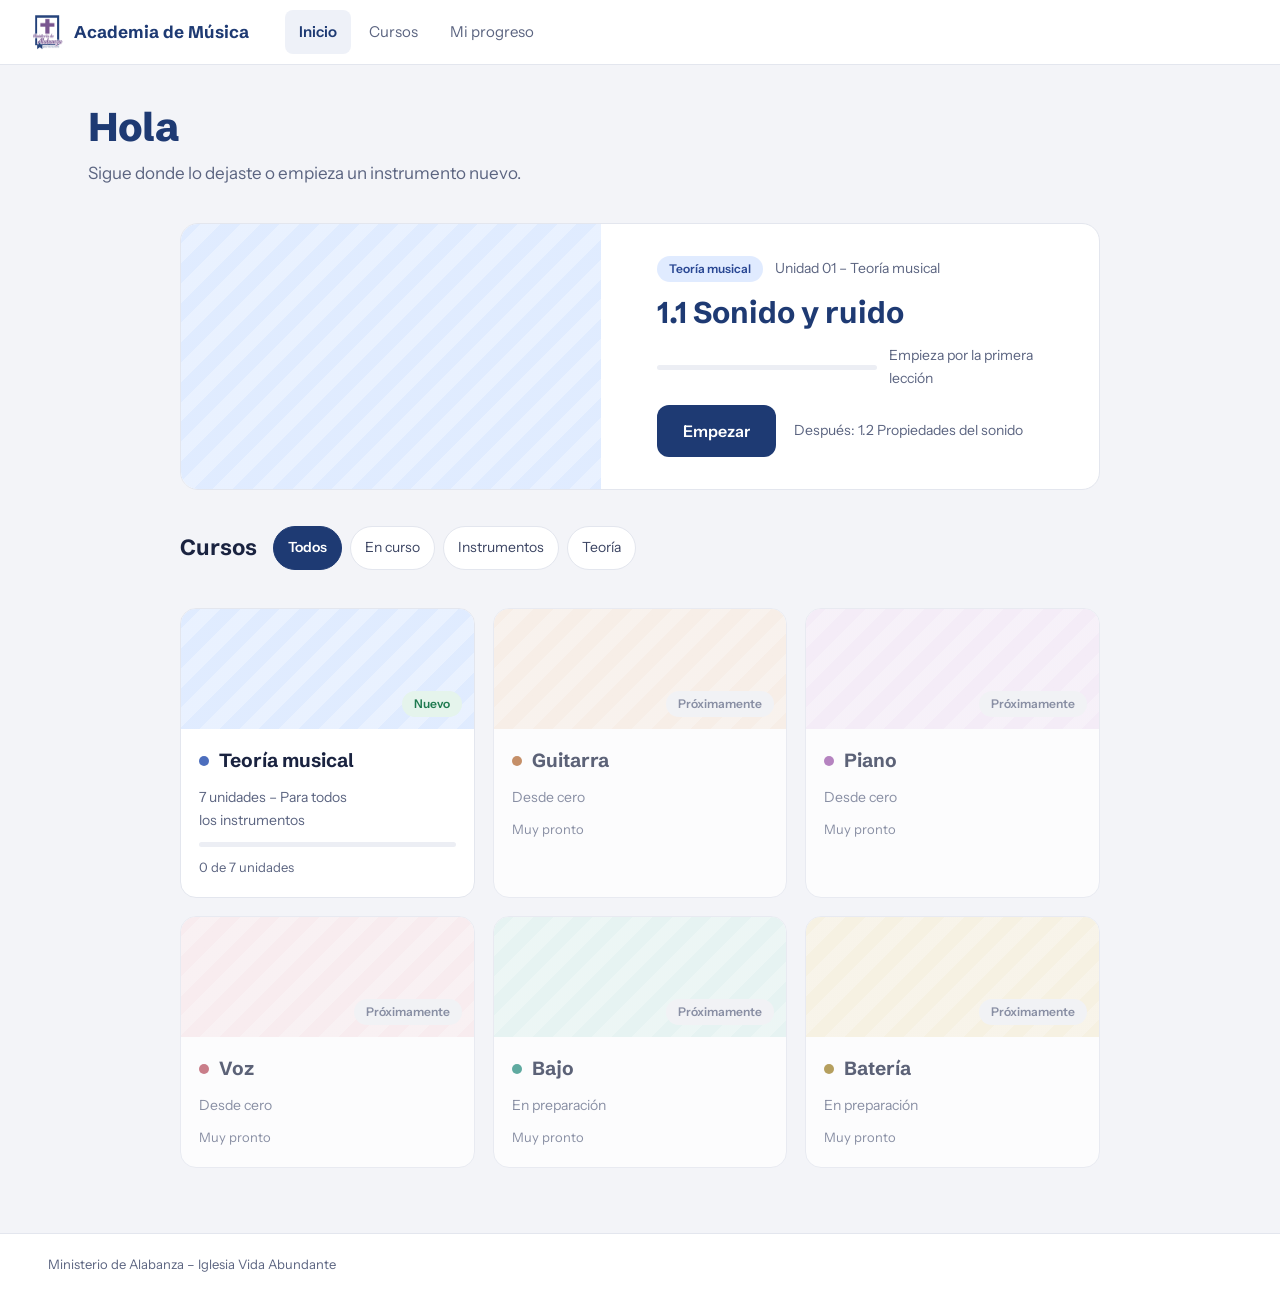
==== commit 3f52c366: "Rediseño 6/8: lección con temario fijo, pestañas, modo enfoque (tablet/celular) y progreso por lecci" ====
--- a/academy/index.html
+++ b/academy/index.html
@@ -20,14 +20,6 @@
 .h-hello p{font-size:17px;color:var(--muted);margin-top:10px}
 .h-h2{font-size:22px;font-weight:700;color:var(--ink)}
 
-/* Color por curso: hex de respaldo y oklch cuando el navegador lo admite */
-.course{--c:#4a62b0;--cs:#e8ecf8;--ct:#34478a}
-.course[data-hue="45"]{--c:#b0642a;--cs:#f8ebe0;--ct:#85431a}
-.course[data-hue="310"]{--c:#9a52a8;--cs:#f4e8f6;--ct:#6e2f7c}
-.course[data-hue="0"]{--c:#b6495a;--cs:#f9e8eb;--ct:#8a2c3c}
-.course[data-hue="175"]{--c:#1f8a7a;--cs:#e0f3ef;--ct:#126052}
-.course[data-hue="85"]{--c:#9a7a1c;--cs:#f6efd8;--ct:#6c5208}
-@supports (color:oklch(0.5 0.1 100)){.course{--c:oklch(0.55 0.13 var(--h));--cs:oklch(0.94 0.035 var(--h));--ct:oklch(0.42 0.13 var(--h))}}
 .stripes{background:repeating-linear-gradient(135deg,var(--cs) 0 14px,color-mix(in srgb,var(--cs) 70%,#fff) 14px 28px)}
 @supports not (color:color-mix(in srgb,red,blue)){.stripes{background:var(--cs)}}
 .pill{display:inline-flex;align-items:center;font-size:12px;font-weight:600;border-radius:99px;padding:3px 12px;background:var(--cs);color:var(--ct);white-space:nowrap;font-family:var(--f-body)}
--- a/academy/unidad.css
+++ b/academy/unidad.css
@@ -37,13 +37,7 @@
 .lbl a{color:var(--navy);text-transform:none;letter-spacing:0;font-weight:400;margin-left:6px;font-size:14px}
 @media (max-width:520px){.track{gap:4px}.track li{gap:4px}.track li+li::before{width:6px}}
 
-/* Page */
-.page{display:grid;grid-template-columns:48px minmax(0,1fr);gap:40px;padding-block:44px 72px}
-.toc{position:sticky;top:calc(env(safe-area-inset-top,0px) + 28px);align-self:start;display:grid;gap:0;border-left:1px solid var(--line)}
-.toc a{display:grid;place-items:center;min-height:44px;margin-left:-1px;border-left:3px solid transparent;font-family:var(--f-display);font-weight:700;font-size:15px;color:var(--muted);text-decoration:none;transition:color .15s,border-color .15s}
-.toc a:hover{color:var(--ink)}
-.toc a.on{color:var(--violet);border-left-color:var(--violet)}
-@media (max-width:1023px){.page{grid-template-columns:minmax(0,1fr);padding-block:32px 56px}.toc{display:none}}
+/* Page: ver «Lección» al final */
 main{display:grid;gap:80px;min-width:0}
 @media (max-width:700px){main{gap:60px}}
 section{display:grid;gap:20px;min-width:0;scroll-margin-top:72px}
@@ -186,22 +180,11 @@
 .done{display:grid;gap:12px;justify-items:start}
 .done b{font-family:var(--f-display);font-size:30px;color:var(--navy)}
 
-.pager{border-top:1px solid var(--line);background:var(--tint)}
-.pager .wrap{padding-block:28px;display:grid;gap:16px;grid-template-columns:minmax(0,1fr) auto minmax(0,1fr);align-items:center}
-.pg{display:grid;gap:2px;padding:12px 14px;border-radius:var(--r);text-decoration:none;color:var(--navy);min-height:44px;align-content:center}
-.pg small{font-size:14px;color:var(--muted)}
-.pg b{font-family:var(--f-display);font-size:18px;line-height:1.25}
-a.pg:hover{background:var(--bg)}
-.pg.next{text-align:right}
-.pg.off b{color:var(--muted)}
-.pager-mid{display:grid;gap:4px;justify-items:center;text-align:center}
-.pbtn[aria-pressed="true"]{background:var(--ok-soft);border-color:var(--ok);color:var(--ink)}
-@media (max-width:760px){.pager .wrap{grid-template-columns:minmax(0,1fr) minmax(0,1fr)}.pager-mid{grid-column:1/-1;order:-1}}
 footer{border-top:1px solid var(--line);color:var(--muted);font-size:15px}
 footer .wrap{padding-block:24px 36px;display:flex;justify-content:space-between;gap:12px;flex-wrap:wrap}
 
 @media (prefers-reduced-motion: reduce){*{transition:none!important;animation:none!important}html{scroll-behavior:auto}}
-@media print{.tools,.viz-head,.quiz,.toc{display:none}.page{grid-template-columns:1fr}}
+@media print{.tools,.viz-head,.quiz,.syl,.fbar,.fbottom,.steps-strip,.lfoot{display:none}.page{display:block}}
 
 /* Extras para las demás unidades */
 .qbody{padding:24px;display:grid;gap:18px}
@@ -264,22 +247,6 @@
 /* Botón de sonido estándar: .ibtn.solid con bocina */
 .ibtn.solid[aria-pressed="true"]{background:var(--violet);border-color:var(--violet)}
 
-/* Barra lateral colapsable */
-.toc a{grid-template-columns:44px minmax(0,1fr)}
-.toc .t{display:none}
-.toc-toggle{display:flex;align-items:center;gap:8px;min-height:44px;border:0;background:none;color:var(--muted);cursor:pointer;padding:0 0 0 12px;margin-left:-1px;font:inherit;font-size:13px;font-weight:700;letter-spacing:.06em;text-transform:uppercase}
-.toc-toggle:hover{color:var(--ink)}
-.toc-toggle svg{width:20px;height:20px;fill:currentColor;flex:none;transition:transform .2s}
-.toc-toggle .t{display:none}
-@media (min-width:1024px){
-  .page{grid-template-columns:var(--tocw,48px) minmax(0,1fr)}
-  .page.toc-open{--tocw:270px}
-  .toc-open .toc .t{display:block;justify-self:start;text-align:left;font-size:14px;line-height:1.25;font-weight:600;padding:8px 8px 8px 0}
-  .toc-open .toc-toggle .t{display:inline}
-  .toc-open .toc-toggle svg{transform:rotate(180deg)}
-  .toc a.on .t{color:var(--violet)}
-}
-
 /* Carrusel */
 .car{display:grid;gap:12px;max-width:760px;min-width:0}
 .car-track{display:flex;gap:16px;overflow-x:auto;scroll-snap-type:x mandatory;scrollbar-width:none;position:relative;border-radius:var(--r)}
@@ -391,3 +358,151 @@
 footer{background:var(--bg);color:var(--muted);font-size:13px}
 footer .wrap{padding-block:20px;max-width:none;padding-inline:max(48px,env(safe-area-inset-left,0px))}
 @media (max-width:760px){footer .wrap{padding-inline:max(16px,env(safe-area-inset-left,0px))}}
+
+/* ===== Lección ===== */
+/* Escritorio (≥1024 px): temario fijo + scroll continuo */
+.page{display:grid;grid-template-columns:310px minmax(0,1fr);align-items:start}
+.syl{position:sticky;top:0;height:100vh;overflow:auto;background:var(--bg);border-right:1px solid var(--line);padding:22px 16px;display:grid;gap:10px;align-content:start}
+.syl-head{display:flex;align-items:center;gap:10px}
+.syl-head b{font-family:var(--f-display);font-size:17px;font-weight:700;color:var(--ink)}
+.syl-head a{margin-left:auto;font-size:14px;color:var(--navy);display:inline-flex;align-items:center;min-height:44px}
+.syl-dot{width:10px;height:10px;border-radius:50%;background:#4a62b0;flex:none}
+@supports (color:oklch(0.5 0.1 100)){.syl-dot{background:oklch(0.55 0.13 265)}}
+.syl-cap{font-size:13px;color:var(--muted)}
+.mbar{height:5px;border-radius:99px;background:#eceef4;overflow:hidden}
+.mbar i{display:block;height:100%;border-radius:99px;background:var(--violet)}
+.syl-units,.sl-list{list-style:none;margin:0;padding:0}
+.syl-units{display:grid;gap:2px;margin-top:6px}
+.su{display:flex;align-items:center;gap:12px;min-height:48px;padding:10px;border-radius:12px;color:var(--body);text-decoration:none;font-size:15px;font-weight:500}
+a.su:hover{background:var(--tint)}
+.su.cur{background:var(--violet-row);font-weight:700;color:var(--ink)}
+.su.off{color:var(--muted)}
+.su-t{flex:1;min-width:0}
+.su svg.i{width:18px;height:18px;color:var(--muted)}
+.su-n{font-size:12px;color:var(--muted)}
+.su-ic{width:28px;height:28px;border-radius:50%;display:grid;place-items:center;background:var(--navy-soft);color:var(--muted);font-size:13px;font-weight:700;flex:none}
+.su-ic svg.i{width:16px;height:16px;color:inherit}
+.su.cur .su-ic{background:var(--violet);color:#fff}
+.su.done .su-ic{background:var(--ok-line);color:#fff}
+.sl-list{padding:2px 8px 8px 20px;display:grid;gap:2px}
+.sl{display:flex;align-items:center;gap:10px;min-height:44px;padding:6px 10px;border-radius:10px;color:var(--body);text-decoration:none;font-size:14px}
+.sl:hover{background:var(--tint)}
+.sl.on{background:var(--bg);font-weight:600;color:var(--ink);box-shadow:inset 0 0 0 1px var(--line)}
+.sl-dot{width:8px;height:8px;border-radius:50%;background:var(--bg);border:1px solid #b8bfd1;flex:none;box-sizing:border-box}
+.sl.seen .sl-dot{background:var(--ok-line);border-color:var(--ok-line)}
+.sl.on .sl-dot{background:var(--violet);border-color:var(--violet)}
+.sl-t{flex:1;min-width:0}
+.sl-v{font-size:12px;color:var(--muted)}
+.syl-links{margin-top:18px;padding-top:14px;border-top:1px solid var(--line-soft)}
+
+main{padding:32px 56px 40px}
+main>section{scroll-margin-top:24px}
+body{font-size:17px;line-height:1.65}
+.prose p,.prose,main li{text-wrap:pretty;color:var(--body)}
+.note{background:var(--navy-soft);border:0;border-radius:10px}
+.lab,.panel,.quiz{border-radius:16px;box-shadow:none;background:var(--bg)}
+
+/* Encabezado de la lección: chip + nivel y título grande */
+.sec-head{gap:8px 10px;align-items:center}
+.sec-head .k{order:1;font-family:var(--f-body);font-size:14px;line-height:1.5;font-weight:700;letter-spacing:0;color:var(--navy);background:var(--navy-soft);border-radius:7px;padding:2px 10px;font-variant-numeric:tabular-nums}
+.sec-head .lvl{order:2}
+.sec-head h2{order:3;flex-basis:100%;font-size:clamp(28px,3.6vw,40px);font-weight:800;letter-spacing:-.02em;line-height:1.1;margin-top:4px}
+
+/* Pie de cada lección (escritorio) */
+.lfoot{display:flex;align-items:center;justify-content:space-between;gap:16px;flex-wrap:wrap;padding-top:20px;border-top:1px solid var(--line)}
+.lprev{color:var(--muted);font-size:15px;text-decoration:none;display:inline-flex;align-items:center;min-height:44px}
+.lprev:hover{color:var(--ink);text-decoration:underline}
+.lnext{min-height:48px;padding:0 24px;border:0;border-radius:12px;background:var(--navy);color:#fff;font-weight:600;font-size:16px;cursor:pointer;margin-left:auto}
+.lnext:hover{background:var(--navy-hover)}
+.sec-body{display:grid;gap:20px;min-width:0}
+
+/* Elementos solo del modo enfoque */
+.fbar,.fbottom,.steps-strip,.seg-tabs{display:none}
+.t-short{display:none}
+
+/* Modo enfoque: tablet (761–1023) y celular (≤760) */
+@media (max-width:1023px){
+  .top{display:none}
+  .page{display:block;padding-bottom:calc(76px + env(safe-area-inset-bottom,0px))}
+  .syl{display:none}
+  main{padding:20px 24px 28px;max-width:808px;margin-inline:auto;gap:20px}
+  main>section:not(.cur){display:none}
+  .unit-intro{position:absolute;width:1px;height:1px;overflow:hidden;clip:rect(0 0 0 0);white-space:nowrap}
+  .lfoot{display:none}
+  .fbar{display:flex;align-items:center;gap:12px;position:sticky;top:0;z-index:30;height:60px;padding:0 max(24px,env(safe-area-inset-right,0px)) 0 max(24px,env(safe-area-inset-left,0px));background:var(--bg);border-bottom:1px solid var(--line)}
+  .fb-back{display:inline-flex;align-items:center;min-height:44px;min-width:44px;color:var(--navy);font-weight:600;font-size:15px;text-decoration:none;flex:1 1 0}
+  .fb-title{flex:2 1 0;text-align:center;min-width:0}
+  .fb-title b{font-family:var(--f-display);font-size:16px;font-weight:700;color:var(--ink);display:block;white-space:nowrap;overflow:hidden;text-overflow:ellipsis}
+  .fb-menu{flex:1 1 0;display:flex;justify-content:flex-end;background:none;border:0;padding:0;cursor:pointer}
+  .fb-menu .t-long{display:inline-flex;align-items:center;min-height:44px;padding:0 14px;border:1px solid var(--line-strong);border-radius:10px;color:var(--navy);font-size:14px;font-weight:600;background:var(--bg)}
+  .steps-strip{display:grid;grid-template-columns:repeat(var(--n),minmax(0,1fr));gap:8px;max-width:760px;width:100%;margin-inline:auto}
+  .steps-strip a{display:grid;gap:6px;text-decoration:none;color:var(--muted);font-size:13px;line-height:1.3;padding-top:8px}
+  .steps-strip i{display:block;height:5px;border-radius:99px;background:#e6e9f1}
+  .steps-strip a.seen i{background:#c9bddf}
+  .steps-strip a.on i{background:var(--violet)}
+  .steps-strip a.on{color:var(--ink);font-weight:600}
+  .steps-strip span{overflow:hidden;text-overflow:ellipsis;white-space:nowrap}
+  main>section{max-width:760px;gap:20px}
+  .sec-head{gap:6px}
+  .sec-head .k{background:none;padding:0;border-radius:0;color:var(--violet);font-size:13px;font-weight:600;letter-spacing:.08em;text-transform:uppercase}
+  .sec-head .k::before{content:"Lección "}
+  .sec-head .k::after{content:" –"}
+  .sec-head .lvl{background:none;padding:0;color:var(--violet);font-family:var(--f-body);font-size:13px;font-weight:600;letter-spacing:.08em;text-transform:uppercase}
+  .sec-head .lvl::before{display:none}
+  .sec-head h2{font-size:38px}
+  .seg-tabs{display:flex;gap:2px;padding:4px;border-radius:12px;background:#e6e9f1;width:max-content;max-width:100%}
+  .seg-tabs button{border:0;background:none;min-height:44px;padding:9px 20px;border-radius:9px;font-size:14px;font-weight:600;color:var(--muted);cursor:pointer}
+  .seg-tabs button[aria-selected="true"]{background:var(--bg);color:var(--navy);box-shadow:0 1px 3px rgba(20,42,87,.12)}
+  section[data-active="ver"] .sec-body>[data-tab]:not([data-tab="ver"]),
+  section[data-active="leer"] .sec-body>[data-tab]:not([data-tab="leer"]),
+  section[data-active="practicar"] .sec-body>[data-tab]:not([data-tab="practicar"]),
+  section[data-active="recursos"] .sec-body>[data-tab]:not([data-tab="recursos"]){display:none}
+  .fbottom{display:flex;align-items:center;justify-content:space-between;gap:12px;position:fixed;left:0;right:0;bottom:0;z-index:30;height:calc(76px + env(safe-area-inset-bottom,0px));padding:0 max(24px,env(safe-area-inset-right,0px)) env(safe-area-inset-bottom,0px) max(24px,env(safe-area-inset-left,0px));background:var(--bg);border-top:1px solid var(--line)}
+  .fb-prev{display:inline-flex;align-items:center;justify-content:center;min-height:48px;padding:0 20px;border:1px solid var(--line-strong);border-radius:12px;color:var(--navy);font-weight:600;font-size:15px;text-decoration:none;background:var(--bg)}
+  .fb-prev[aria-disabled="true"]{opacity:.4;pointer-events:none}
+  .fb-pos{font-size:14px;color:var(--muted);text-align:center}
+  .fb-next{min-height:48px;padding:0 24px;border:0;border-radius:12px;background:var(--navy);color:#fff;font-weight:600;font-size:15px;cursor:pointer}
+  .fb-next:hover{background:var(--navy-hover)}
+  .opts{grid-template-columns:repeat(auto-fit,minmax(150px,1fr))}
+}
+@media (max-width:760px){
+  .fbar{height:56px;padding:0 max(16px,env(safe-area-inset-right,0px)) 0 max(16px,env(safe-area-inset-left,0px));gap:8px}
+  .fbar .t-long{display:none}.fbar .t-short{display:inline}
+  .fb-back{font-size:26px;flex:0 0 44px}
+  .fb-title{flex:1 1 0}
+  .fb-title small{display:block;font-size:11px;font-weight:600;color:var(--faint);letter-spacing:.06em;line-height:1.2}
+  .fb-title b{font-size:15px}
+  .fb-menu{flex:0 0 44px}
+  .fb-menu .t-short{display:grid;place-items:center;width:44px;height:44px;border:1px solid var(--line-strong);border-radius:10px;color:var(--navy);font-size:18px;background:var(--bg)}
+  main{padding:16px 16px 24px;gap:16px}
+  .steps-strip{gap:4px}
+  .steps-strip span{display:none}
+  .steps-strip a{padding-top:0}
+  .steps-strip i{height:4px}
+  .sec-head .k,.sec-head .lvl{font-size:12px}
+  .sec-head h2{font-size:28px}
+  .seg-tabs{width:100%}
+  .seg-tabs button{flex:1;padding:9px 6px;font-size:13px}
+  .fbottom{height:calc(76px + env(safe-area-inset-bottom,0px));padding:12px max(16px,env(safe-area-inset-right,0px)) calc(14px + env(safe-area-inset-bottom,0px)) max(16px,env(safe-area-inset-left,0px));align-items:flex-start}
+  .fbottom .t-long{display:none}.fbottom .t-short{display:inline}
+  .fb-pos{display:none}
+  .fb-prev{width:52px;height:52px;padding:0;font-size:22px;flex:none}
+  .fb-next{flex:1;height:52px;font-size:15px;overflow:hidden;text-overflow:ellipsis;white-space:nowrap;padding:0 16px}
+  body{font-size:16px;line-height:1.6}
+}
+@media (min-width:1024px){.t-short{display:none}}
+
+/* Cuestionario: opciones (también las cortas, como notas) */
+.opt{border-width:2px;border-radius:14px;min-height:56px}
+.opt.big{min-height:84px;font-family:var(--f-display);font-size:30px;font-weight:700;color:var(--navy);text-align:center}
+.opt.good{background:var(--ok-soft)}
+.opt.bad{background:var(--err-soft)}
+
+/* Color por curso: hex de respaldo y oklch cuando el navegador lo admite */
+.course{--c:#4a62b0;--cs:#e8ecf8;--ct:#34478a}
+.course[data-hue="45"]{--c:#b0642a;--cs:#f8ebe0;--ct:#85431a}
+.course[data-hue="310"]{--c:#9a52a8;--cs:#f4e8f6;--ct:#6e2f7c}
+.course[data-hue="0"]{--c:#b6495a;--cs:#f9e8eb;--ct:#8a2c3c}
+.course[data-hue="175"]{--c:#1f8a7a;--cs:#e0f3ef;--ct:#126052}
+.course[data-hue="85"]{--c:#9a7a1c;--cs:#f6efd8;--ct:#6c5208}
+@supports (color:oklch(0.5 0.1 100)){.course{--c:oklch(0.55 0.13 var(--h));--cs:oklch(0.94 0.035 var(--h));--ct:oklch(0.42 0.13 var(--h))}}
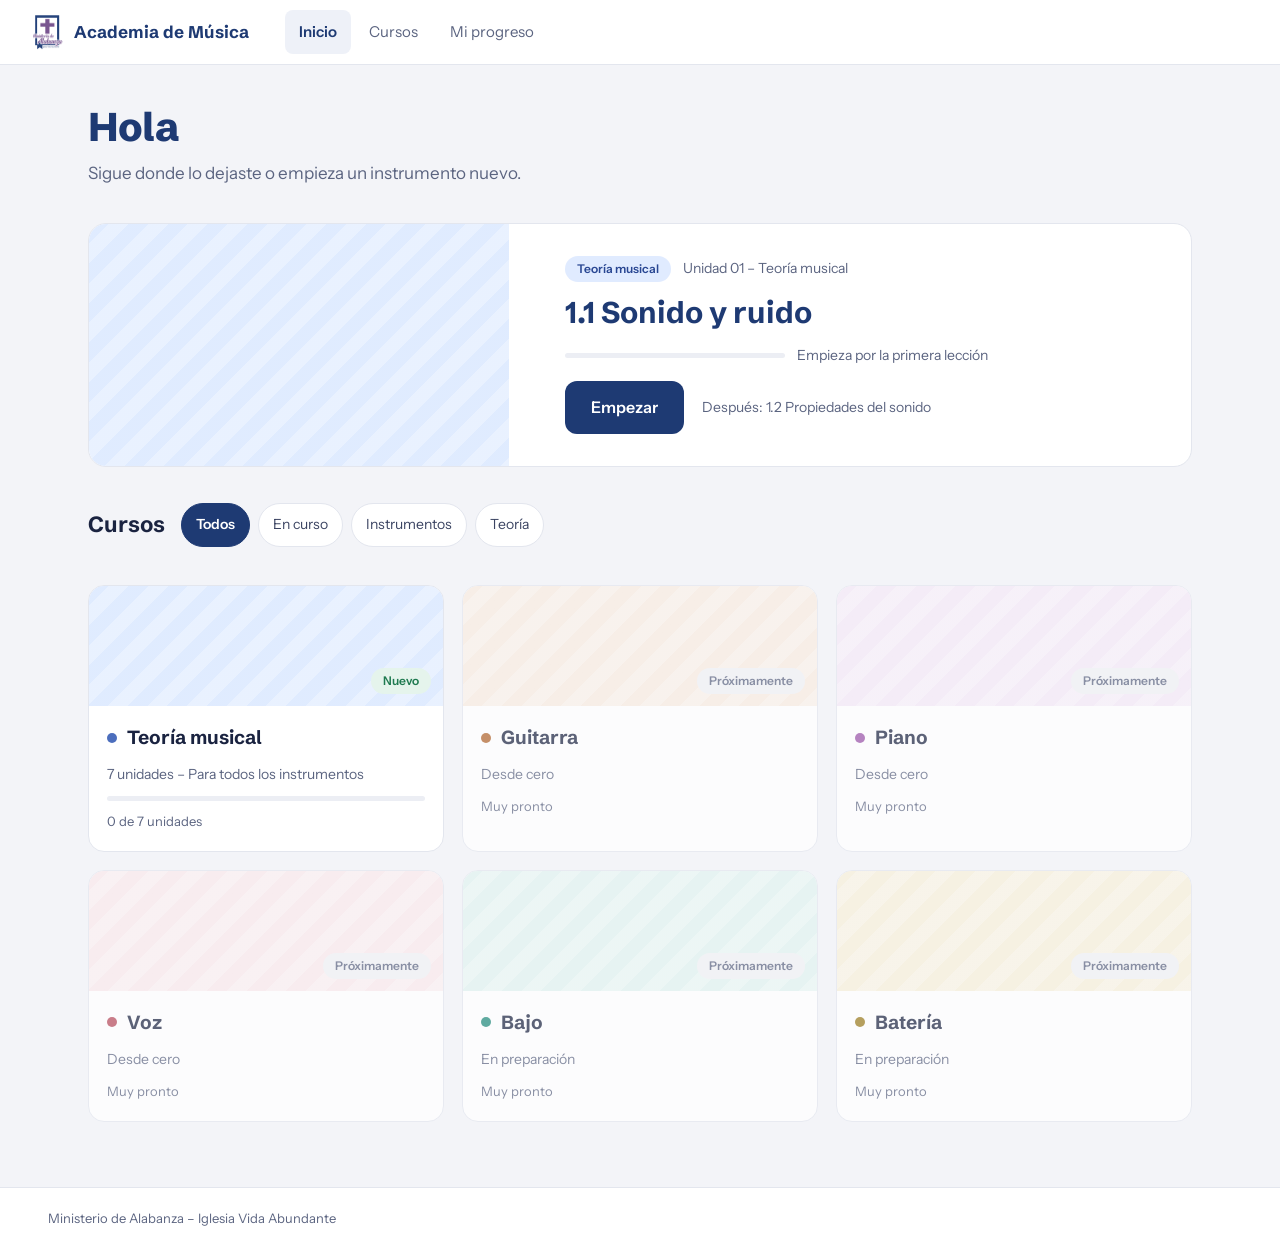
==== commit 93d3928d: "Rediseño 7/8: Mi progreso (resumen, mis cursos, mapa de la ruta); corrige resume() y ámbito del modo" ====
--- a/academy/index.html
+++ b/academy/index.html
@@ -15,6 +15,7 @@
 body{min-height:100vh;display:flex;flex-direction:column}
 main.home{display:flex;flex-direction:column;gap:36px;flex:1;width:100%;max-width:1200px;margin:0 auto;padding:40px 48px 48px}
 main.home p,main.home li{text-align:left;hyphens:manual}
+main.home>section{max-width:none;margin-inline:0}
 @media (max-width:760px){main.home{padding:24px 16px 36px;gap:28px}}
 .h-hello h1{font-size:clamp(30px,5vw,40px);font-weight:800;letter-spacing:-.02em;line-height:1.1;color:var(--navy)}
 .h-hello p{font-size:17px;color:var(--muted);margin-top:10px}
--- a/academy/unidad.css
+++ b/academy/unidad.css
@@ -422,11 +422,11 @@
 
 /* Modo enfoque: tablet (761–1023) y celular (≤760) */
 @media (max-width:1023px){
-  .top{display:none}
+  body.lesson .top{display:none}
   .page{display:block;padding-bottom:calc(76px + env(safe-area-inset-bottom,0px))}
   .syl{display:none}
-  main{padding:20px 24px 28px;max-width:808px;margin-inline:auto;gap:20px}
-  main>section:not(.cur){display:none}
+  body.lesson main{padding:20px 24px 28px;max-width:808px;margin-inline:auto;gap:20px}
+  body.lesson main>section:not(.cur){display:none}
   .unit-intro{position:absolute;width:1px;height:1px;overflow:hidden;clip:rect(0 0 0 0);white-space:nowrap}
   .lfoot{display:none}
   .fbar{display:flex;align-items:center;gap:12px;position:sticky;top:0;z-index:30;height:60px;padding:0 max(24px,env(safe-area-inset-right,0px)) 0 max(24px,env(safe-area-inset-left,0px));background:var(--bg);border-bottom:1px solid var(--line)}
@@ -442,7 +442,7 @@
   .steps-strip a.on i{background:var(--violet)}
   .steps-strip a.on{color:var(--ink);font-weight:600}
   .steps-strip span{overflow:hidden;text-overflow:ellipsis;white-space:nowrap}
-  main>section{max-width:760px;gap:20px}
+  body.lesson main>section{max-width:760px;gap:20px}
   .sec-head{gap:6px}
   .sec-head .k{background:none;padding:0;border-radius:0;color:var(--violet);font-size:13px;font-weight:600;letter-spacing:.08em;text-transform:uppercase}
   .sec-head .k::before{content:"Lección "}
@@ -474,7 +474,7 @@
   .fb-title b{font-size:15px}
   .fb-menu{flex:0 0 44px}
   .fb-menu .t-short{display:grid;place-items:center;width:44px;height:44px;border:1px solid var(--line-strong);border-radius:10px;color:var(--navy);font-size:18px;background:var(--bg)}
-  main{padding:16px 16px 24px;gap:16px}
+  body.lesson main{padding:16px 16px 24px;gap:16px}
   .steps-strip{gap:4px}
   .steps-strip span{display:none}
   .steps-strip a{padding-top:0}
@@ -488,7 +488,7 @@
   .fb-pos{display:none}
   .fb-prev{width:52px;height:52px;padding:0;font-size:22px;flex:none}
   .fb-next{flex:1;height:52px;font-size:15px;overflow:hidden;text-overflow:ellipsis;white-space:nowrap;padding:0 16px}
-  body{font-size:16px;line-height:1.6}
+  body.lesson{font-size:16px;line-height:1.6}
 }
 @media (min-width:1024px){.t-short{display:none}}
 
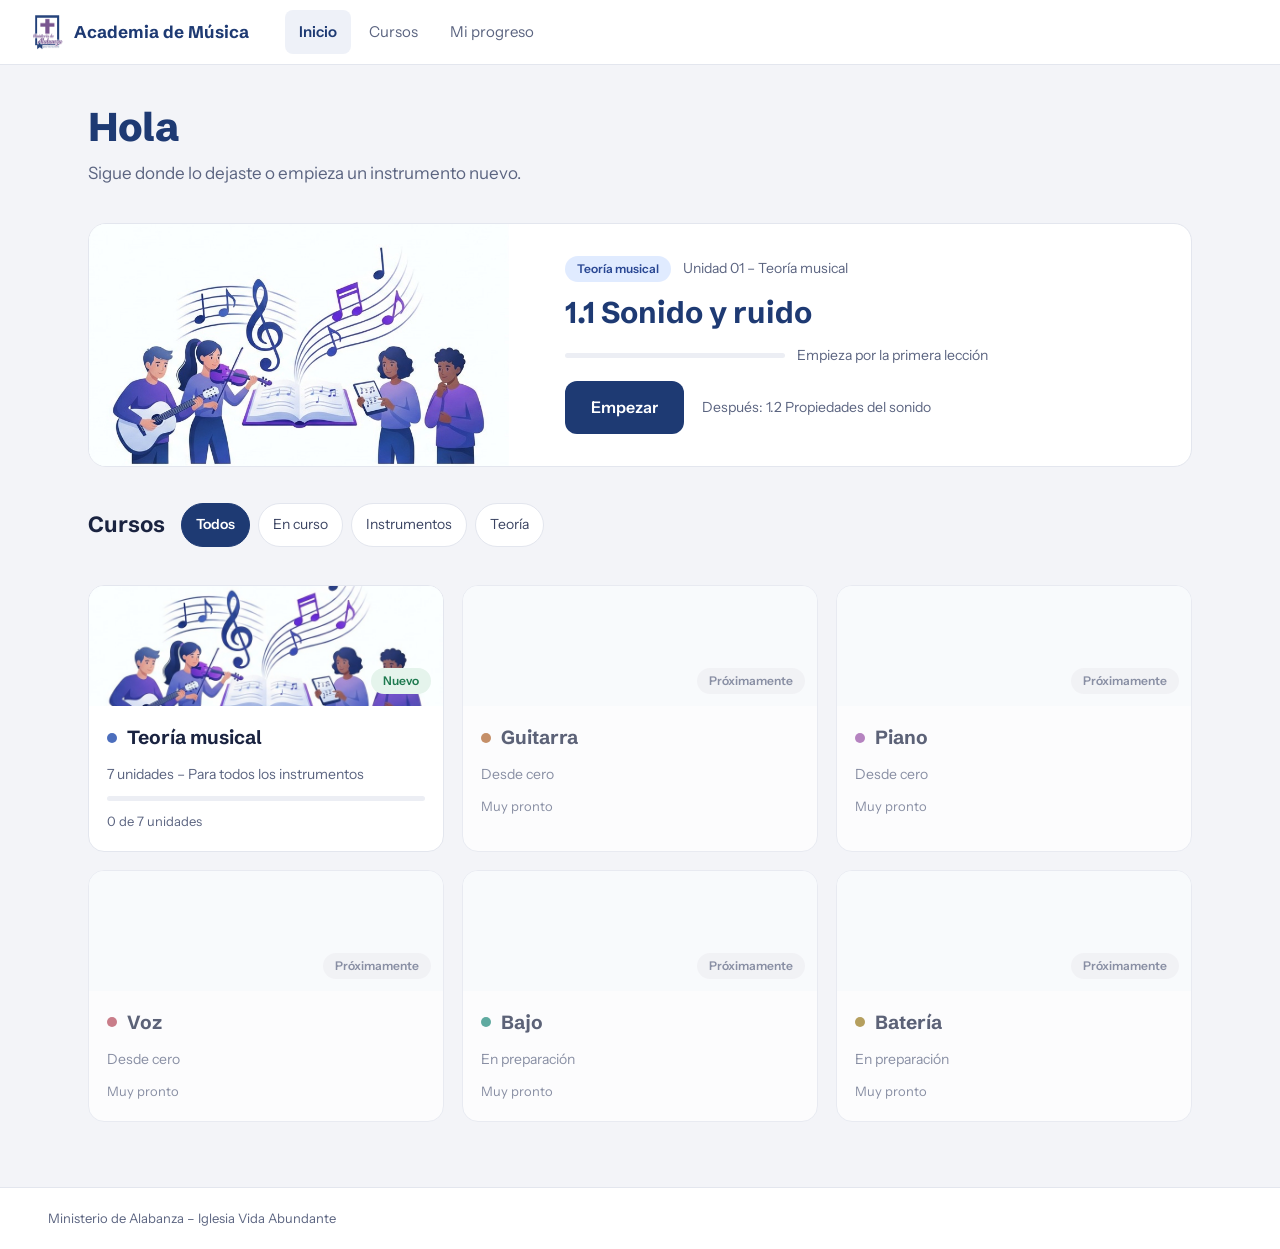
==== commit 4317f7e9: "Portada del curso de Teoría musical en la tarjeta del catálogo y en Continuar Co-Authored-By: Claude" ====
--- a/academy/index.html
+++ b/academy/index.html
@@ -33,7 +33,9 @@
 
 /* Continuar */
 .cont{display:grid;grid-template-columns:420px minmax(0,1fr);background:var(--bg);border:1px solid var(--line);border-radius:18px;overflow:hidden}
-.cont .thumb{min-height:236px}
+.cont .thumb{min-height:236px;position:relative;overflow:hidden}
+.cont .thumb:not(.stripes){background:#fafcfe}
+.cont .thumb img{position:absolute;inset:0;width:100%;height:100%;object-fit:cover;object-position:center}
 .cont .info{padding:32px 36px;display:flex;flex-direction:column;justify-content:center;gap:14px}
 .cont .row{display:flex;align-items:center;gap:12px;flex-wrap:wrap;font-size:14px;color:var(--muted)}
 .cont h2{font-size:clamp(24px,3vw,30px);font-weight:700;color:var(--navy);line-height:1.15}
@@ -57,6 +59,8 @@
 a.card:hover{border-color:var(--c);box-shadow:var(--lift)}
 .card.soon{opacity:.7}
 .card .cover{position:relative;height:120px}
+.card .cover{background:#fafcfe}
+.card .cover img{position:absolute;inset:0;width:100%;height:100%;object-fit:cover;object-position:center}
 .card .cover .pill{position:absolute;right:12px;bottom:12px}
 .card .body{padding:16px 18px 18px;display:grid;gap:10px}
 .card .nm{display:flex;align-items:center;gap:10px;font-family:var(--f-display);font-size:19px;font-weight:700;color:var(--ink)}
@@ -121,9 +125,9 @@
 
 function continueCard(){
   const i=resumeInfo();
-  if(i.done)return `<section class="cont course" data-hue="${i.t.hue}" style="--h:${i.t.hue}" aria-labelledby="cTitle"><div class="thumb stripes" aria-hidden="true"></div><div class="info"><div class="row"><span class="pill">${esc(i.t.name)}</span></div><h2 id="cTitle">¡Terminaste el curso!</h2><p class="meta">Puedes repasar cualquier unidad cuando quieras.</p><div class="go"><a class="cta" href="${i.href}">Repasar desde 1.1</a></div></div></section>`;
+  if(i.done)return `<section class="cont course" data-hue="${i.t.hue}" style="--h:${i.t.hue}" aria-labelledby="cTitle"><div class="thumb${i.t.img?'':' stripes'}" aria-hidden="true">${i.t.img?`<img src="${i.t.img}" alt="">`:''}</div><div class="info"><div class="row"><span class="pill">${esc(i.t.name)}</span></div><h2 id="cTitle">¡Terminaste el curso!</h2><p class="meta">Puedes repasar cualquier unidad cuando quieras.</p><div class="go"><a class="cta" href="${i.href}">Repasar desde 1.1</a></div></div></section>`;
   const pct=Math.round(i.seen/i.total*100),sub=i.r.started?(i.seen?`${i.seen} de ${i.total} lecciones de esta unidad`:'Aún sin lecciones completadas en esta unidad'):'Empieza por la primera lección';
-  return `<section class="cont course" data-hue="${i.t.hue}" style="--h:${i.t.hue}" aria-labelledby="cTitle"><div class="thumb stripes" aria-hidden="true"></div><div class="info">
+  return `<section class="cont course" data-hue="${i.t.hue}" style="--h:${i.t.hue}" aria-labelledby="cTitle"><div class="thumb${i.t.img?'':' stripes'}" aria-hidden="true">${i.t.img?`<img src="${i.t.img}" alt="">`:''}</div><div class="info">
     <div class="row"><span class="pill">${esc(i.t.name)}</span><span>Unidad ${num(i.u.n)} – ${esc(i.u.title)}</span></div>
     <h2 id="cTitle">${i.l.k} ${esc(i.l.title)}</h2>
     <div class="prog"><div class="mbar v" role="progressbar" aria-label="Avance de la unidad" aria-valuemin="0" aria-valuemax="100" aria-valuenow="${pct}"><i style="width:${pct}%"></i></div><span>${sub}</span></div>
@@ -134,9 +138,9 @@
   const s=state(c),pct=s.total?Math.round(s.done/s.total*100):0;
   const meta=c.ready?`${unitsWord(s.total)} – ${esc(c.meta)}`:esc(c.meta);
   const foot=c.ready?`<div class="mbar" role="progressbar" aria-label="Unidades terminadas" aria-valuemin="0" aria-valuemax="${s.total}" aria-valuenow="${s.done}"><i style="width:${pct}%"></i></div><span class="lab-s">${s.done} de ${s.total} unidades</span>`:`<span class="lab-s">Muy pronto</span>`;
-  const inner=`<div class="cover stripes" aria-hidden="true"><span class="pill st-${s.status}">${STATUS[s.status]}</span></div><div class="body"><div class="nm">${esc(c.name)}</div><div class="meta">${meta}</div>${foot}</div>`;
+  const inner=`<div class="cover${c.img?'':' stripes'}" aria-hidden="true">${c.img?`<img src="${c.img}" alt="" loading="lazy">`:''}<span class="pill st-${s.status}">${STATUS[s.status]}</span></div><div class="body"><div class="nm">${esc(c.name)}</div><div class="meta">${meta}</div>${foot}</div>`;
   const attrs=`class="card course${c.ready?'':' soon'}" data-hue="${c.hue}" style="--h:${c.hue}"`;
-  return c.ready?`<a ${attrs} href="${href(C.resume().lesson||{unit:C.units[0],id:C.units[0].lessons[0].id})}">${inner}</a>`:`<div ${attrs}>${inner}</div>`;
+  return c.ready?`<a ${attrs} href="curso.html?c=${c.id}">${inner}</a>`:`<div ${attrs}>${inner}</div>`;
 }
 
 function routeRow(c){
@@ -146,7 +150,7 @@
   const bar=c.ready?`<div class="mbar" role="progressbar" aria-label="Unidades terminadas" aria-valuemin="0" aria-valuemax="${s.total}" aria-valuenow="${s.done}"><i style="width:${pct}%"></i></div>`:`<div class="mbar" aria-hidden="true"></div>`;
   const inner=`<span class="plate" aria-hidden="true">${esc(c.short)}</span><div><div class="nm">${esc(c.name)}</div><div class="meta">${meta}</div></div>${bar}${btn}`;
   const attrs=`class="route course${c.ready?'':' soon'}" data-hue="${c.hue}" style="--h:${c.hue}"`;
-  return c.ready?`<a ${attrs} href="${href(C.resume().lesson||{unit:C.units[0],id:C.units[0].lessons[0].id})}">${inner}</a>`:`<div ${attrs}>${inner}</div>`;
+  return c.ready?`<a ${attrs} href="curso.html?c=${c.id}">${inner}</a>`:`<div ${attrs}>${inner}</div>`;
 }
 
 function visible(c){
--- a/academy/unidad.css
+++ b/academy/unidad.css
@@ -392,7 +392,6 @@
 .sl.seen .sl-dot{background:var(--ok-line);border-color:var(--ok-line)}
 .sl.on .sl-dot{background:var(--violet);border-color:var(--violet)}
 .sl-t{flex:1;min-width:0}
-.sl-v{font-size:12px;color:var(--muted)}
 .syl-links{margin-top:18px;padding-top:14px;border-top:1px solid var(--line-soft)}
 
 main{padding:32px 56px 40px}
@@ -405,7 +404,6 @@
 /* Encabezado de la lección: chip + nivel y título grande */
 .sec-head{gap:8px 10px;align-items:center}
 .sec-head .k{order:1;font-family:var(--f-body);font-size:14px;line-height:1.5;font-weight:700;letter-spacing:0;color:var(--navy);background:var(--navy-soft);border-radius:7px;padding:2px 10px;font-variant-numeric:tabular-nums}
-.sec-head .lvl{order:2}
 .sec-head h2{order:3;flex-basis:100%;font-size:clamp(28px,3.6vw,40px);font-weight:800;letter-spacing:-.02em;line-height:1.1;margin-top:4px}
 
 /* Pie de cada lección (escritorio) */
@@ -446,9 +444,6 @@
   .sec-head{gap:6px}
   .sec-head .k{background:none;padding:0;border-radius:0;color:var(--violet);font-size:13px;font-weight:600;letter-spacing:.08em;text-transform:uppercase}
   .sec-head .k::before{content:"Lección "}
-  .sec-head .k::after{content:" –"}
-  .sec-head .lvl{background:none;padding:0;color:var(--violet);font-family:var(--f-body);font-size:13px;font-weight:600;letter-spacing:.08em;text-transform:uppercase}
-  .sec-head .lvl::before{display:none}
   .sec-head h2{font-size:38px}
   .seg-tabs{display:flex;gap:2px;padding:4px;border-radius:12px;background:#e6e9f1;width:max-content;max-width:100%}
   .seg-tabs button{border:0;background:none;min-height:44px;padding:9px 20px;border-radius:9px;font-size:14px;font-weight:600;color:var(--muted);cursor:pointer}
@@ -479,7 +474,7 @@
   .steps-strip span{display:none}
   .steps-strip a{padding-top:0}
   .steps-strip i{height:4px}
-  .sec-head .k,.sec-head .lvl{font-size:12px}
+  .sec-head .k{font-size:12px}
   .sec-head h2{font-size:28px}
   .seg-tabs{width:100%}
   .seg-tabs button{flex:1;padding:9px 6px;font-size:13px}
@@ -506,3 +501,10 @@
 .course[data-hue="175"]{--c:#1f8a7a;--cs:#e0f3ef;--ct:#126052}
 .course[data-hue="85"]{--c:#9a7a1c;--cs:#f6efd8;--ct:#6c5208}
 @supports (color:oklch(0.5 0.1 100)){.course{--c:oklch(0.55 0.13 var(--h));--cs:oklch(0.94 0.035 var(--h));--ct:oklch(0.42 0.13 var(--h))}}
+
+/* Tarjetas con fondo propio (no transparentes sobre el fondo de página) */
+.card,.inv{background:var(--bg)}
+.syl-name{font-family:var(--f-display);font-size:17px;font-weight:700;color:var(--ink);text-decoration:none}
+.syl-name:hover{text-decoration:underline}
+.syl-head a.syl-name{margin-left:0;min-height:44px}
+.unit-intro .lvl{justify-self:start}
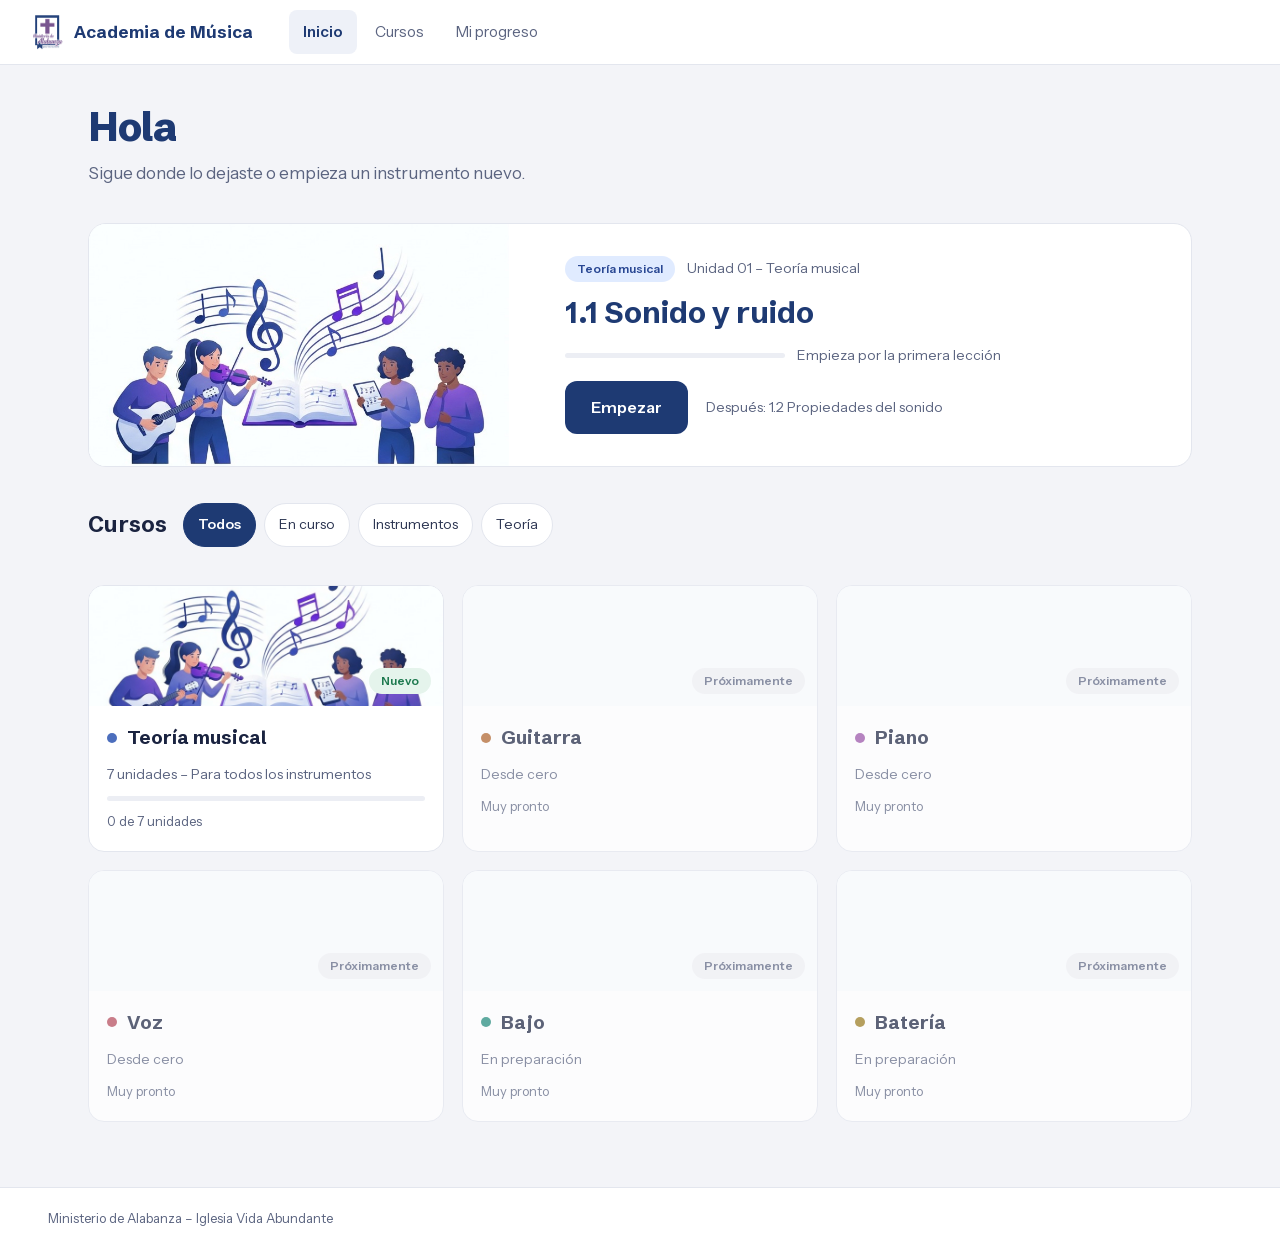
==== commit 5728cab9: "Auditoría: contraste, movimiento reducido, modo oscuro y fuentes locales - --faint a #626a85 (≥4,5:1" ====
--- a/academy/index.html
+++ b/academy/index.html
@@ -6,9 +6,8 @@
 <meta name="description" content="Academia de Música – Ministerio de Alabanza, Iglesia Vida Abundante. Cursos de música: teoría musical, guitarra, piano, voz, bajo y batería.">
 <title>Academia de Música – Inicio</title>
 <link rel="icon" href="logo.png">
-<link rel="preconnect" href="https://fonts.googleapis.com">
-<link rel="preconnect" href="https://fonts.gstatic.com" crossorigin>
-<link rel="stylesheet" href="https://fonts.googleapis.com/css2?family=Schibsted+Grotesk:wght@500;600;700;800&family=Instrument+Sans:wght@400;500;600;700&display=swap">
+<link rel="preload" href="fonts/instrument-sans.woff2" as="font" type="font/woff2" crossorigin>
+<link rel="preload" href="fonts/schibsted-grotesk.woff2" as="font" type="font/woff2" crossorigin>
 <link rel="stylesheet" href="unidad.css">
 <style>
 /* Inicio: usa los tokens y el header de unidad.css */
@@ -21,20 +20,20 @@
 .h-hello p{font-size:17px;color:var(--muted);margin-top:10px}
 .h-h2{font-size:22px;font-weight:700;color:var(--ink)}
 
-.stripes{background:repeating-linear-gradient(135deg,var(--cs) 0 14px,color-mix(in srgb,var(--cs) 70%,#fff) 14px 28px)}
+.stripes{background:repeating-linear-gradient(135deg,var(--cs) 0 14px,color-mix(in srgb,var(--cs) 70%,var(--bg)) 14px 28px)}
 @supports not (color:color-mix(in srgb,red,blue)){.stripes{background:var(--cs)}}
 .pill{display:inline-flex;align-items:center;font-size:12px;font-weight:600;border-radius:99px;padding:3px 12px;background:var(--cs);color:var(--ct);white-space:nowrap;font-family:var(--f-body)}
 .pill.st-curso{background:var(--navy-soft);color:var(--navy)}
 .pill.st-nuevo{background:var(--ok-soft);color:var(--ok)}
-.pill.st-pronto{background:#f0f1f4;color:var(--muted)}
-.mbar{height:5px;border-radius:99px;background:#eceef4;overflow:hidden}
+.pill.st-pronto{background:var(--pill-off);color:var(--muted)}
+.mbar{height:5px;border-radius:99px;background:var(--track);overflow:hidden}
 .mbar i{display:block;height:100%;border-radius:99px;background:var(--c)}
 .mbar.v i{background:var(--violet)}
 
 /* Continuar */
 .cont{display:grid;grid-template-columns:420px minmax(0,1fr);background:var(--bg);border:1px solid var(--line);border-radius:18px;overflow:hidden}
 .cont .thumb{min-height:236px;position:relative;overflow:hidden}
-.cont .thumb:not(.stripes){background:#fafcfe}
+.cont .thumb:not(.stripes){background:var(--cover)}
 .cont .thumb img{position:absolute;inset:0;width:100%;height:100%;object-fit:cover;object-position:center}
 .cont .info{padding:32px 36px;display:flex;flex-direction:column;justify-content:center;gap:14px}
 .cont .row{display:flex;align-items:center;gap:12px;flex-wrap:wrap;font-size:14px;color:var(--muted)}
@@ -42,7 +41,7 @@
 .cont .prog{display:flex;align-items:center;gap:12px;font-size:14px;color:var(--muted)}
 .cont .prog .mbar{width:220px;flex:none}
 .cont .go{display:flex;align-items:center;gap:18px;flex-wrap:wrap}
-.cta{display:inline-flex;align-items:center;justify-content:center;min-height:48px;padding:13px 26px;border-radius:12px;background:var(--navy);color:#fff;font-weight:600;font-size:16px;text-decoration:none}
+.cta{display:inline-flex;align-items:center;justify-content:center;min-height:48px;padding:13px 26px;border-radius:12px;background:var(--navy);color:var(--on-navy);font-weight:600;font-size:16px;text-decoration:none}
 .cta:hover{background:var(--navy-hover)}
 .cont .next{font-size:14px;color:var(--muted)}
 @media (max-width:900px){.cont{grid-template-columns:minmax(0,1fr)}.cont .thumb{min-height:120px}.cont .info{padding:22px 20px}.cont .prog .mbar{width:min(220px,40vw)}}
@@ -50,8 +49,8 @@
 /* Cursos */
 .head{display:flex;align-items:center;gap:16px;flex-wrap:wrap}
 .filters{display:flex;gap:8px;flex-wrap:wrap}
-.filters button{min-height:44px;padding:6px 14px;border-radius:99px;border:1px solid var(--line);background:var(--bg);color:#3b4462;font-size:14px;cursor:pointer}
-.filters button[aria-pressed="true"]{background:var(--navy);border-color:var(--navy);color:#fff;font-weight:600}
+.filters button{min-height:44px;padding:6px 14px;border-radius:99px;border:1px solid var(--line);background:var(--bg);color:var(--body);font-size:14px;cursor:pointer}
+.filters button[aria-pressed="true"]{background:var(--navy);border-color:var(--navy);color:var(--on-navy);font-weight:600}
 .grid{display:grid;grid-template-columns:repeat(3,minmax(0,1fr));gap:18px;margin-top:18px;list-style:none;padding:0}
 @media (max-width:900px){.grid{grid-template-columns:repeat(2,minmax(0,1fr))}}
 @media (max-width:560px){.grid{grid-template-columns:minmax(0,1fr)}}
@@ -59,7 +58,7 @@
 a.card:hover{border-color:var(--c);box-shadow:var(--lift)}
 .card.soon{opacity:.7}
 .card .cover{position:relative;height:120px}
-.card .cover{background:#fafcfe}
+.card .cover{background:var(--cover)}
 .card .cover img{position:absolute;inset:0;width:100%;height:100%;object-fit:cover;object-position:center}
 .card .cover .pill{position:absolute;right:12px;bottom:12px}
 .card .body{padding:16px 18px 18px;display:grid;gap:10px}
@@ -75,7 +74,7 @@
 .band .eyebrow{font-size:12px;font-weight:600;color:#b9a6d8;letter-spacing:.08em;text-transform:uppercase}
 .band h1{font-size:clamp(24px,4vw,32px);font-weight:800;color:#fff}
 .band p{font-size:15px;color:#c4cce2}
-.band .cta{background:#fff;color:var(--navy);margin-top:8px}
+.band .cta{background:#fff;color:#1e3a73;margin-top:8px}
 .band .cta:hover{background:var(--navy-soft)}
 @media (max-width:760px){.band{padding:22px 16px 26px}}
 .routes{display:grid;gap:12px;margin-top:18px;list-style:none;padding:0}
@@ -86,7 +85,7 @@
 .route .nm{font-family:var(--f-display);font-size:18px;font-weight:700;color:var(--ink)}
 .route .meta{font-size:14px;color:var(--muted)}
 .rbtn{display:inline-flex;align-items:center;justify-content:center;min-height:44px;padding:0 18px;border-radius:12px;font-weight:600;font-size:15px;border:1px solid var(--line-strong);background:var(--bg);color:var(--navy)}
-.rbtn.solid{background:var(--navy);border-color:var(--navy);color:#fff}
+.rbtn.solid{background:var(--navy);border-color:var(--navy);color:var(--on-navy)}
 .rbtn.off{color:var(--muted);border-style:dashed}
 @media (max-width:760px){.route{grid-template-columns:56px minmax(0,1fr);gap:12px 14px}.route .mbar,.route .rbtn{grid-column:1/-1}}
 </style>
--- a/academy/unidad.css
+++ b/academy/unidad.css
@@ -1,10 +1,13 @@
+@font-face{font-family:"Instrument Sans";font-style:normal;font-weight:400 700;font-display:swap;src:url(fonts/instrument-sans.woff2) format("woff2")}
+@font-face{font-family:"Schibsted Grotesk";font-style:normal;font-weight:500 800;font-display:swap;src:url(fonts/schibsted-grotesk.woff2) format("woff2")}
 /* Estilos compartidos de las unidades (mismo diseño que la Unidad 06). */
 body{margin:0}img{max-width:100%}[hidden]{display:none!important}
 :root{
-  --bg:#ffffff; --page:#f3f4f8; --tint:#f6f7fb; --ink:#1a2340; --body:#2c3552; --muted:#5b6480; --faint:#6f7792; --line:#e3e6ee; --line-strong:#cfd5e4; --line-soft:#eef0f5;
+  --bg:#ffffff; --page:#f3f4f8; --tint:#f6f7fb; --ink:#1a2340; --body:#2c3552; --muted:#5b6480; --faint:#626a85; --line:#e3e6ee; --line-strong:#cfd5e4; --line-soft:#eef0f5;
   --navy:#1e3a73; --navy-hover:#142a57; --navy-soft:#eef1f8; --on-navy:#ffffff;
   --violet:#6f4a9b; --violet-soft:#f1ebf7; --violet-row:#f6f2fa; --violet-ring:#ece3f5; --on-violet:#ffffff;
   --ok:#1f7a50; --ok-line:#1f8a5b; --ok-soft:#e5f4ec; --err:#a83434; --err-line:#c94a4a; --err-soft:#fbeaea;
+  --track:#eceef4; --tab-bg:#e6e9f1; --dot:#b8bfd1; --syl:#4a62b0; --seen:#c9bddf; --cover:#fafcfe; --pill-off:#f0f1f4;
   --key-white:#ffffff; --key-black:#1d2033; --key-edge:#c9cddd;
   --shadow:0 1px 2px rgba(22,26,51,.04),0 8px 28px rgba(36,66,122,.08);
   --lift:0 1px 2px rgba(22,26,51,.06),0 2px 8px rgba(36,66,122,.08);
@@ -183,7 +186,7 @@
 footer{border-top:1px solid var(--line);color:var(--muted);font-size:15px}
 footer .wrap{padding-block:24px 36px;display:flex;justify-content:space-between;gap:12px;flex-wrap:wrap}
 
-@media (prefers-reduced-motion: reduce){*{transition:none!important;animation:none!important}html{scroll-behavior:auto}}
+@media (prefers-reduced-motion: reduce){html{scroll-behavior:auto}.bar i,.car-dot::before{transition:none}}
 @media print{.tools,.viz-head,.quiz,.syl,.fbar,.fbottom,.steps-strip,.lfoot{display:none}.page{display:block}}
 
 /* Extras para las demás unidades */
@@ -229,6 +232,7 @@
 .circ svg{width:100%;max-width:460px;height:auto;display:block;margin-inline:auto}
 .circ .seg-k{cursor:pointer}
 .circ .seg-k:focus-visible{outline:none}
+.circ .seg-k:focus-visible circle{stroke:var(--ink);stroke-width:3.5}
 textarea.in,input.in{font:inherit;font-family:var(--f-body);font-variant-numeric:tabular-nums;font-size:18px;border:1px solid var(--line-strong);border-radius:var(--r-sm);padding:10px 14px;min-height:48px;width:100%;max-width:460px;color:var(--ink);background:var(--bg)}
 .arrow{font-family:var(--f-body);font-variant-numeric:tabular-nums;color:var(--violet);font-weight:700}
 .outchords{display:flex;gap:8px;flex-wrap:wrap}
@@ -288,6 +292,7 @@
 .panel,.lab,.quiz,.car-host,.cards,.tblwrap,.kbd-box,.scale-box,.figs,.qvis,.wave,.inv-grid,.circ,.bars{margin-inline:auto}
 .panel,.lab,.quiz,.cards,.figs,.tblwrap,.scale-box,.car-host{width:100%}
 .kbd-box svg,.wave svg,.qvis svg,.circ svg{margin-inline:auto}
+.circ svg,.fb-scroll svg,.qvis svg{touch-action:manipulation}
 .big,.beats,.pin .cap,.a-viz .cap,.qbody .cap,.pad .cap,.pin>p#itxt,.pin>p#atxt{text-align:center}
 .beats,.outchords,.inchords,.tones{justify-content:center}
 .pin>.big,.pin>.beats{justify-self:center}
@@ -304,7 +309,7 @@
 .fb{cursor:pointer;outline:none}
 .fb:hover circle{filter:brightness(.95)}
 .fb.hit circle{fill:var(--violet);stroke:var(--violet)}
-.fb.hit text{fill:#fff}
+.fb.hit text{fill:var(--on-violet)}
 .fb:focus-visible circle{stroke:var(--ink);stroke-width:3.2}
 .pin>*{min-width:0}
 #fbBox{min-width:0;max-width:100%}
@@ -317,7 +322,7 @@
 
 .tbl tr.on td{background:var(--violet-soft)}
 .outchords span{transition:background .1s,color .1s}
-.outchords span.on{background:var(--violet);color:#fff}
+.outchords span.on{background:var(--violet);color:var(--on-violet)}
 
 /* Header compacto (todas las páginas; se inyecta con CURSO.header) */
 .top{background:var(--bg);border-bottom:1px solid var(--line)}
@@ -345,7 +350,7 @@
 .drawer-x{width:44px;height:44px;border:0;border-radius:10px;background:none;color:var(--muted);font-size:26px;line-height:1;cursor:pointer}
 .drawer-x:hover{background:var(--tint);color:var(--ink)}
 body.drawer-on{overflow:hidden}
-@media (prefers-reduced-motion:reduce){.veil,.drawer{transition:none}}
+@media (prefers-reduced-motion:reduce){.drawer{transform:none;opacity:0;visibility:hidden;transition:opacity .15s linear,visibility 0s .15s}.drawer.open{opacity:1;visibility:visible;transition:opacity .15s linear}.veil{transition:opacity .15s linear}}
 
 /* Presentación de la unidad */
 .unit-intro{display:grid;gap:14px;max-width:920px;margin-inline:auto;width:100%}
@@ -355,21 +360,21 @@
 .crumbs li+li::before{content:"›";margin-right:8px;opacity:.7}
 .crumbs a{color:var(--muted);text-underline-offset:3px;display:inline-flex;align-items:center;min-height:44px}
 .crumbs li[aria-current]{color:var(--ink);font-weight:600;display:inline-flex;align-items:center;min-height:44px}
-footer{background:var(--bg);color:var(--muted);font-size:13px}
+footer{position:relative;z-index:2;background:var(--bg);color:var(--muted);font-size:13px}
 footer .wrap{padding-block:20px;max-width:none;padding-inline:max(48px,env(safe-area-inset-left,0px))}
 @media (max-width:760px){footer .wrap{padding-inline:max(16px,env(safe-area-inset-left,0px))}}
 
 /* ===== Lección ===== */
 /* Escritorio (≥1024 px): temario fijo + scroll continuo */
 .page{display:grid;grid-template-columns:310px minmax(0,1fr);align-items:start}
-.syl{position:sticky;top:0;height:100vh;overflow:auto;background:var(--bg);border-right:1px solid var(--line);padding:22px 16px;display:grid;gap:10px;align-content:start}
+.syl{position:sticky;top:0;height:100vh;margin-bottom:-100vh;overflow:auto;background:var(--bg);border-right:1px solid var(--line);padding:22px 16px;display:grid;gap:10px;align-content:start}
 .syl-head{display:flex;align-items:center;gap:10px}
 .syl-head b{font-family:var(--f-display);font-size:17px;font-weight:700;color:var(--ink)}
 .syl-head a{margin-left:auto;font-size:14px;color:var(--navy);display:inline-flex;align-items:center;min-height:44px}
-.syl-dot{width:10px;height:10px;border-radius:50%;background:#4a62b0;flex:none}
+.syl-dot{width:10px;height:10px;border-radius:50%;background:var(--syl);flex:none}
 @supports (color:oklch(0.5 0.1 100)){.syl-dot{background:oklch(0.55 0.13 265)}}
 .syl-cap{font-size:13px;color:var(--muted)}
-.mbar{height:5px;border-radius:99px;background:#eceef4;overflow:hidden}
+.mbar{height:5px;border-radius:99px;background:var(--track);overflow:hidden}
 .mbar i{display:block;height:100%;border-radius:99px;background:var(--violet)}
 .syl-units,.sl-list{list-style:none;margin:0;padding:0}
 .syl-units{display:grid;gap:2px;margin-top:6px}
@@ -382,13 +387,13 @@
 .su-n{font-size:12px;color:var(--muted)}
 .su-ic{width:28px;height:28px;border-radius:50%;display:grid;place-items:center;background:var(--navy-soft);color:var(--muted);font-size:13px;font-weight:700;flex:none}
 .su-ic svg.i{width:16px;height:16px;color:inherit}
-.su.cur .su-ic{background:var(--violet);color:#fff}
+.su.cur .su-ic{background:var(--violet);color:var(--on-violet)}
 .su.done .su-ic{background:var(--ok-line);color:#fff}
 .sl-list{padding:2px 8px 8px 20px;display:grid;gap:2px}
 .sl{display:flex;align-items:center;gap:10px;min-height:44px;padding:6px 10px;border-radius:10px;color:var(--body);text-decoration:none;font-size:14px}
 .sl:hover{background:var(--tint)}
 .sl.on{background:var(--bg);font-weight:600;color:var(--ink);box-shadow:inset 0 0 0 1px var(--line)}
-.sl-dot{width:8px;height:8px;border-radius:50%;background:var(--bg);border:1px solid #b8bfd1;flex:none;box-sizing:border-box}
+.sl-dot{width:8px;height:8px;border-radius:50%;background:var(--bg);border:1px solid var(--dot);flex:none;box-sizing:border-box}
 .sl.seen .sl-dot{background:var(--ok-line);border-color:var(--ok-line)}
 .sl.on .sl-dot{background:var(--violet);border-color:var(--violet)}
 .sl-t{flex:1;min-width:0}
@@ -405,12 +410,18 @@
 .sec-head{gap:8px 10px;align-items:center}
 .sec-head .k{order:1;font-family:var(--f-body);font-size:14px;line-height:1.5;font-weight:700;letter-spacing:0;color:var(--navy);background:var(--navy-soft);border-radius:7px;padding:2px 10px;font-variant-numeric:tabular-nums}
 .sec-head h2{order:3;flex-basis:100%;font-size:clamp(28px,3.6vw,40px);font-weight:800;letter-spacing:-.02em;line-height:1.1;margin-top:4px}
+/* Escritorio: número y título en la misma línea (el número ya no es una insignia) */
+@media (min-width:1024px){
+  .sec-head{align-items:baseline;gap:6px 14px}
+  .sec-head .k{font-family:var(--f-display);font-size:clamp(28px,3.6vw,40px);line-height:1.1;font-weight:800;letter-spacing:-.02em;color:var(--violet);background:none;border-radius:0;padding:0}
+  .sec-head h2{order:2;flex:0 1 auto;margin-top:0}
+}
 
 /* Pie de cada lección (escritorio) */
 .lfoot{display:flex;align-items:center;justify-content:space-between;gap:16px;flex-wrap:wrap;padding-top:20px;border-top:1px solid var(--line)}
 .lprev{color:var(--muted);font-size:15px;text-decoration:none;display:inline-flex;align-items:center;min-height:44px}
 .lprev:hover{color:var(--ink);text-decoration:underline}
-.lnext{min-height:48px;padding:0 24px;border:0;border-radius:12px;background:var(--navy);color:#fff;font-weight:600;font-size:16px;cursor:pointer;margin-left:auto}
+.lnext{min-height:48px;padding:0 24px;border:0;border-radius:12px;background:var(--navy);color:var(--on-navy);font-weight:600;font-size:16px;cursor:pointer;margin-left:auto}
 .lnext:hover{background:var(--navy-hover)}
 .sec-body{display:grid;gap:20px;min-width:0}
 
@@ -435,8 +446,8 @@
   .fb-menu .t-long{display:inline-flex;align-items:center;min-height:44px;padding:0 14px;border:1px solid var(--line-strong);border-radius:10px;color:var(--navy);font-size:14px;font-weight:600;background:var(--bg)}
   .steps-strip{display:grid;grid-template-columns:repeat(var(--n),minmax(0,1fr));gap:8px;max-width:760px;width:100%;margin-inline:auto}
   .steps-strip a{display:grid;gap:6px;text-decoration:none;color:var(--muted);font-size:13px;line-height:1.3;padding-top:8px}
-  .steps-strip i{display:block;height:5px;border-radius:99px;background:#e6e9f1}
-  .steps-strip a.seen i{background:#c9bddf}
+  .steps-strip i{display:block;height:5px;border-radius:99px;background:var(--tab-bg)}
+  .steps-strip a.seen i{background:var(--seen)}
   .steps-strip a.on i{background:var(--violet)}
   .steps-strip a.on{color:var(--ink);font-weight:600}
   .steps-strip span{overflow:hidden;text-overflow:ellipsis;white-space:nowrap}
@@ -445,7 +456,7 @@
   .sec-head .k{background:none;padding:0;border-radius:0;color:var(--violet);font-size:13px;font-weight:600;letter-spacing:.08em;text-transform:uppercase}
   .sec-head .k::before{content:"Lección "}
   .sec-head h2{font-size:38px}
-  .seg-tabs{display:flex;gap:2px;padding:4px;border-radius:12px;background:#e6e9f1;width:max-content;max-width:100%}
+  .seg-tabs{display:flex;gap:2px;padding:4px;border-radius:12px;background:var(--tab-bg);width:max-content;max-width:100%}
   .seg-tabs button{border:0;background:none;min-height:44px;padding:9px 20px;border-radius:9px;font-size:14px;font-weight:600;color:var(--muted);cursor:pointer}
   .seg-tabs button[aria-selected="true"]{background:var(--bg);color:var(--navy);box-shadow:0 1px 3px rgba(20,42,87,.12)}
   section[data-active="ver"] .sec-body>[data-tab]:not([data-tab="ver"]),
@@ -456,16 +467,15 @@
   .fb-prev{display:inline-flex;align-items:center;justify-content:center;min-height:48px;padding:0 20px;border:1px solid var(--line-strong);border-radius:12px;color:var(--navy);font-weight:600;font-size:15px;text-decoration:none;background:var(--bg)}
   .fb-prev[aria-disabled="true"]{opacity:.4;pointer-events:none}
   .fb-pos{font-size:14px;color:var(--muted);text-align:center}
-  .fb-next{min-height:48px;padding:0 24px;border:0;border-radius:12px;background:var(--navy);color:#fff;font-weight:600;font-size:15px;cursor:pointer}
+  .fb-next{min-height:48px;padding:0 24px;border:0;border-radius:12px;background:var(--navy);color:var(--on-navy);font-weight:600;font-size:15px;cursor:pointer}
   .fb-next:hover{background:var(--navy-hover)}
-  .opts{grid-template-columns:repeat(auto-fit,minmax(150px,1fr))}
 }
 @media (max-width:760px){
   .fbar{height:56px;padding:0 max(16px,env(safe-area-inset-right,0px)) 0 max(16px,env(safe-area-inset-left,0px));gap:8px}
   .fbar .t-long{display:none}.fbar .t-short{display:inline}
   .fb-back{font-size:26px;flex:0 0 44px}
   .fb-title{flex:1 1 0}
-  .fb-title small{display:block;font-size:11px;font-weight:600;color:var(--faint);letter-spacing:.06em;line-height:1.2}
+  .fb-title small{display:block;font-size:12px;font-weight:600;color:var(--faint);letter-spacing:.06em;line-height:1.2}
   .fb-title b{font-size:15px}
   .fb-menu{flex:0 0 44px}
   .fb-menu .t-short{display:grid;place-items:center;width:44px;height:44px;border:1px solid var(--line-strong);border-radius:10px;color:var(--navy);font-size:18px;background:var(--bg)}
@@ -489,7 +499,12 @@
 
 /* Cuestionario: opciones (también las cortas, como notas) */
 .opt{border-width:2px;border-radius:14px;min-height:56px}
-.opt.big{min-height:84px;font-family:var(--f-display);font-size:30px;font-weight:700;color:var(--navy);text-align:center}
+.opts{grid-template-columns:minmax(0,1fr);max-width:640px}
+.opt{display:flex;align-items:center;gap:14px}
+.opt .ol{flex:none;width:30px;height:30px;border-radius:50%;border:2px solid var(--line-strong);display:grid;place-items:center;font-size:14px;font-weight:700;color:var(--muted)}
+.opt .ot{min-width:0}
+.opt.good .ol{border-color:var(--ok);color:var(--ok)}
+.opt.bad .ol{border-color:var(--err);color:var(--err)}
 .opt.good{background:var(--ok-soft)}
 .opt.bad{background:var(--err-soft)}
 
@@ -508,3 +523,25 @@
 .syl-name:hover{text-decoration:underline}
 .syl-head a.syl-name{margin-left:0;min-height:44px}
 .unit-intro .lvl{justify-self:start}
+
+/* Tema oscuro: sigue la preferencia del sistema; solo cambian los tokens */
+@media (prefers-color-scheme:dark){
+  :root{
+    --bg:#161b2e; --page:#0e1220; --tint:#1b2136; --ink:#eef0f8; --body:#d3d8ea; --muted:#a3acc7; --faint:#8f99b6; --line:#2a3250; --line-strong:#3d4768; --line-soft:#222a45;
+    --navy:#9db3ef; --navy-hover:#c3d0f7; --navy-soft:#1f2848; --on-navy:#0e1428;
+    --violet:#b394e0; --violet-soft:#2a2144; --violet-row:#231c3b; --violet-ring:#352a55; --on-violet:#140d26;
+    --ok:#6fd1a6; --ok-line:#1f8a5b; --ok-soft:#14302a; --err:#f09a9a; --err-line:#c94a4a; --err-soft:#3a1e24;
+    --track:#2a3250; --tab-bg:#222a45; --dot:#4a547a; --syl:#9db3ef; --seen:#5b4a86; --cover:#1b2136; --pill-off:#222a45;
+    --shadow:0 1px 2px rgba(0,0,0,.3),0 8px 28px rgba(0,0,0,.35); --lift:0 1px 2px rgba(0,0,0,.35),0 2px 8px rgba(0,0,0,.3);
+    color-scheme:dark;
+  }
+  .veil{background:rgba(0,0,0,.55)}
+  .drawer{box-shadow:-12px 0 40px rgba(0,0,0,.5)}
+  .seg-tabs button[aria-selected="true"]{box-shadow:0 1px 3px rgba(0,0,0,.4)}
+  .course{--c:#8fa3e6;--cs:#1c2440;--ct:#b4c2f2}
+  .course[data-hue="45"]{--c:#e0925a;--cs:#34261b;--ct:#f0b690}
+  .course[data-hue="310"]{--c:#c98ad6;--cs:#2e1f33;--ct:#deb0e8}
+  .course[data-hue="0"]{--c:#e0788a;--cs:#361f25;--ct:#f0a5b2}
+  .course[data-hue="175"]{--c:#4fc0ae;--cs:#172e2b;--ct:#8fdccf}
+  .course[data-hue="85"]{--c:#cfae48;--cs:#2e2814;--ct:#e4cb7a}
+}
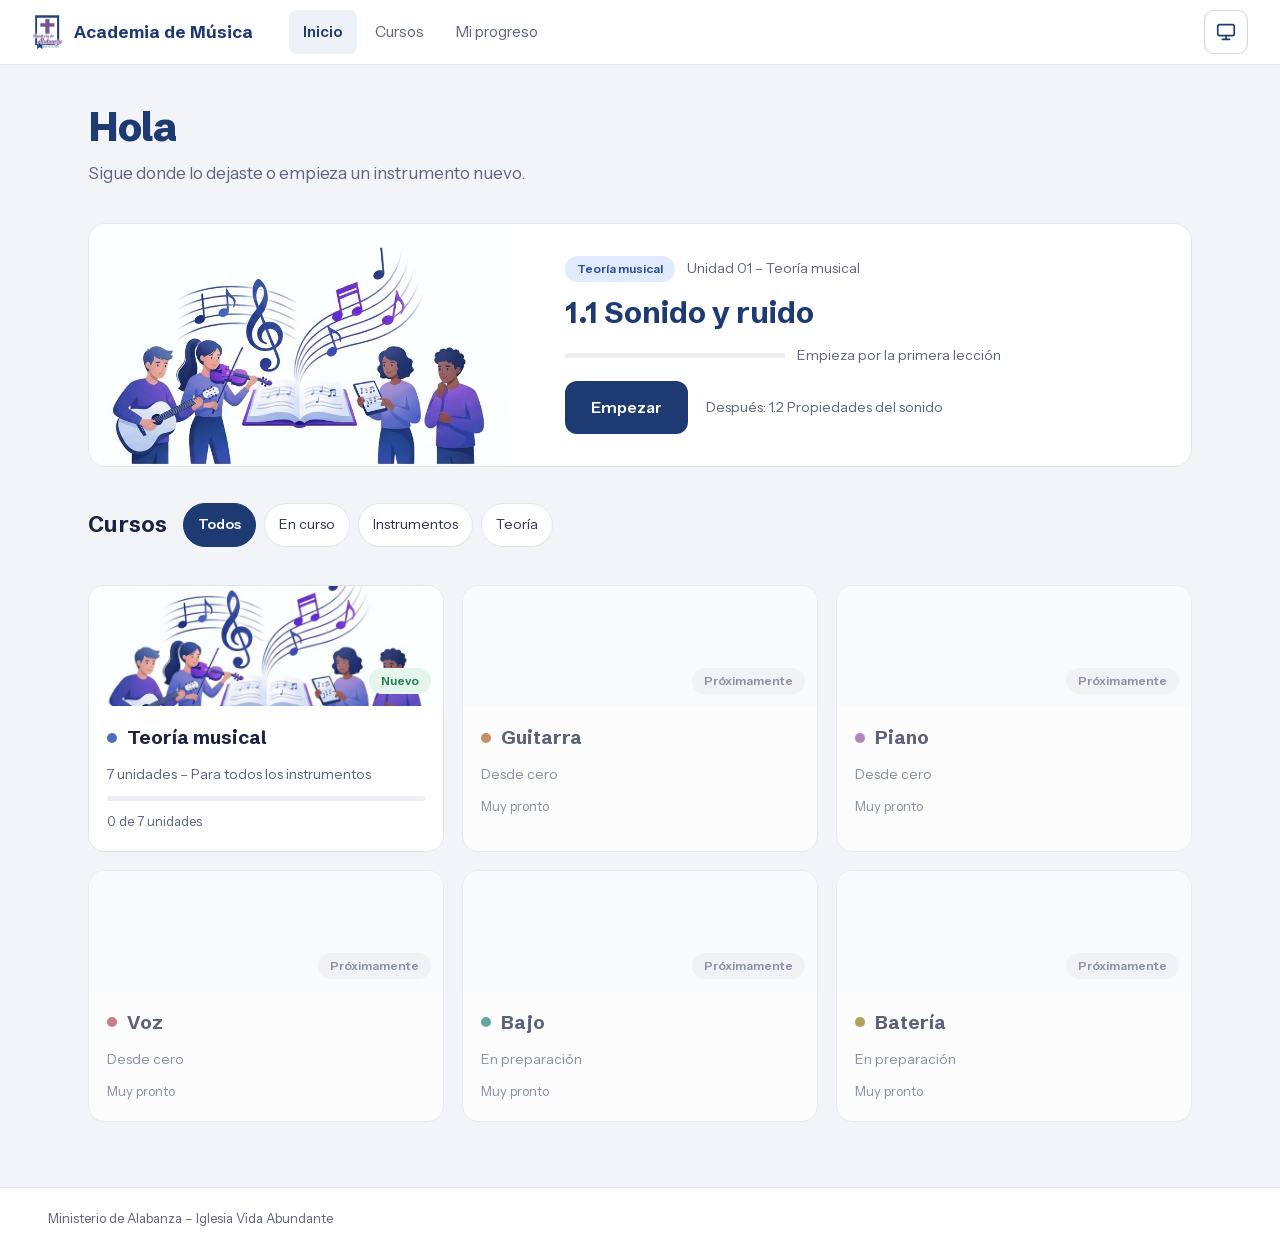
==== commit b9e3a889: "Botón de tema Sistema/Claro/Oscuro en el header Co-Authored-By: Claude Sonnet 5.5 <noreply@anthropic" ====
--- a/academy/index.html
+++ b/academy/index.html
@@ -2,6 +2,7 @@
 <html lang="es">
 <head>
 <meta charset="utf-8">
+<script>try{var t=localStorage.getItem("av-tema");if(t==="claro")document.documentElement.dataset.theme="light";else if(t==="oscuro")document.documentElement.dataset.theme="dark"}catch(e){}</script>
 <meta name="viewport" content="width=device-width, initial-scale=1, viewport-fit=cover">
 <meta name="description" content="Academia de Música – Ministerio de Alabanza, Iglesia Vida Abundante. Cursos de música: teoría musical, guitarra, piano, voz, bajo y batería.">
 <title>Academia de Música – Inicio</title>
--- a/academy/unidad.css
+++ b/academy/unidad.css
@@ -335,7 +335,10 @@
 .hd-nav a[aria-current]{background:var(--navy-soft);color:var(--navy);font-weight:600}
 .hd-menu{display:none;margin-left:auto;width:44px;height:44px;border:1px solid var(--line-strong);border-radius:10px;background:var(--bg);color:var(--navy);place-items:center;cursor:pointer}
 .hd-menu svg{width:22px;height:22px;fill:currentColor}
-@media (max-width:760px){.hd{gap:12px;padding:0 max(16px,env(safe-area-inset-left,0px))}.hd-nav{display:none}.hd-menu{display:grid}}
+.hd-theme{margin-left:auto;display:grid;width:44px;height:44px;border:1px solid var(--line-strong);border-radius:10px;background:var(--bg);color:var(--navy);place-items:center;cursor:pointer}
+.hd-theme:hover{background:var(--navy-soft)}
+.hd-theme svg{width:22px;height:22px;fill:none;stroke:currentColor;stroke-width:1.8;stroke-linecap:round;stroke-linejoin:round}
+@media (max-width:760px){.hd{gap:12px;padding:0 max(16px,env(safe-area-inset-left,0px))}.hd-nav{display:none}.hd-menu{display:grid;margin-left:0}}
 .drawer-nav{display:grid;gap:4px}
 .drawer-nav a{display:flex;align-items:center;min-height:48px;padding:0 14px;border-radius:10px;color:var(--ink);text-decoration:none;font-size:16px}
 .drawer-nav a[aria-current]{background:var(--navy-soft);color:var(--navy);font-weight:600}
@@ -524,9 +527,9 @@
 .syl-head a.syl-name{margin-left:0;min-height:44px}
 .unit-intro .lvl{justify-self:start}
 
-/* Tema oscuro: sigue la preferencia del sistema; solo cambian los tokens */
+/* Tema: sigue al sistema salvo que se elija Claro u Oscuro (html[data-theme]); solo cambian los tokens */
 @media (prefers-color-scheme:dark){
-  :root{
+  :root:not([data-theme="light"]){
     --bg:#161b2e; --page:#0e1220; --tint:#1b2136; --ink:#eef0f8; --body:#d3d8ea; --muted:#a3acc7; --faint:#8f99b6; --line:#2a3250; --line-strong:#3d4768; --line-soft:#222a45;
     --navy:#9db3ef; --navy-hover:#c3d0f7; --navy-soft:#1f2848; --on-navy:#0e1428;
     --violet:#b394e0; --violet-soft:#2a2144; --violet-row:#231c3b; --violet-ring:#352a55; --on-violet:#140d26;
@@ -535,13 +538,31 @@
     --shadow:0 1px 2px rgba(0,0,0,.3),0 8px 28px rgba(0,0,0,.35); --lift:0 1px 2px rgba(0,0,0,.35),0 2px 8px rgba(0,0,0,.3);
     color-scheme:dark;
   }
-  .veil{background:rgba(0,0,0,.55)}
-  .drawer{box-shadow:-12px 0 40px rgba(0,0,0,.5)}
-  .seg-tabs button[aria-selected="true"]{box-shadow:0 1px 3px rgba(0,0,0,.4)}
-  .course{--c:#8fa3e6;--cs:#1c2440;--ct:#b4c2f2}
-  .course[data-hue="45"]{--c:#e0925a;--cs:#34261b;--ct:#f0b690}
-  .course[data-hue="310"]{--c:#c98ad6;--cs:#2e1f33;--ct:#deb0e8}
-  .course[data-hue="0"]{--c:#e0788a;--cs:#361f25;--ct:#f0a5b2}
-  .course[data-hue="175"]{--c:#4fc0ae;--cs:#172e2b;--ct:#8fdccf}
-  .course[data-hue="85"]{--c:#cfae48;--cs:#2e2814;--ct:#e4cb7a}
+  :root:not([data-theme="light"]) .veil{background:rgba(0,0,0,.55)}
+  :root:not([data-theme="light"]) .drawer{box-shadow:-12px 0 40px rgba(0,0,0,.5)}
+  :root:not([data-theme="light"]) .seg-tabs button[aria-selected="true"]{box-shadow:0 1px 3px rgba(0,0,0,.4)}
+  :root:not([data-theme="light"]) .course{--c:#8fa3e6;--cs:#1c2440;--ct:#b4c2f2}
+  :root:not([data-theme="light"]) .course[data-hue="45"]{--c:#e0925a;--cs:#34261b;--ct:#f0b690}
+  :root:not([data-theme="light"]) .course[data-hue="310"]{--c:#c98ad6;--cs:#2e1f33;--ct:#deb0e8}
+  :root:not([data-theme="light"]) .course[data-hue="0"]{--c:#e0788a;--cs:#361f25;--ct:#f0a5b2}
+  :root:not([data-theme="light"]) .course[data-hue="175"]{--c:#4fc0ae;--cs:#172e2b;--ct:#8fdccf}
+  :root:not([data-theme="light"]) .course[data-hue="85"]{--c:#cfae48;--cs:#2e2814;--ct:#e4cb7a}
 }
+:root[data-theme="dark"]{
+  --bg:#161b2e; --page:#0e1220; --tint:#1b2136; --ink:#eef0f8; --body:#d3d8ea; --muted:#a3acc7; --faint:#8f99b6; --line:#2a3250; --line-strong:#3d4768; --line-soft:#222a45;
+  --navy:#9db3ef; --navy-hover:#c3d0f7; --navy-soft:#1f2848; --on-navy:#0e1428;
+  --violet:#b394e0; --violet-soft:#2a2144; --violet-row:#231c3b; --violet-ring:#352a55; --on-violet:#140d26;
+  --ok:#6fd1a6; --ok-line:#1f8a5b; --ok-soft:#14302a; --err:#f09a9a; --err-line:#c94a4a; --err-soft:#3a1e24;
+  --track:#2a3250; --tab-bg:#222a45; --dot:#4a547a; --syl:#9db3ef; --seen:#5b4a86; --cover:#1b2136; --pill-off:#222a45;
+  --shadow:0 1px 2px rgba(0,0,0,.3),0 8px 28px rgba(0,0,0,.35); --lift:0 1px 2px rgba(0,0,0,.35),0 2px 8px rgba(0,0,0,.3);
+  color-scheme:dark;
+}
+:root[data-theme="dark"] .veil{background:rgba(0,0,0,.55)}
+:root[data-theme="dark"] .drawer{box-shadow:-12px 0 40px rgba(0,0,0,.5)}
+:root[data-theme="dark"] .seg-tabs button[aria-selected="true"]{box-shadow:0 1px 3px rgba(0,0,0,.4)}
+:root[data-theme="dark"] .course{--c:#8fa3e6;--cs:#1c2440;--ct:#b4c2f2}
+:root[data-theme="dark"] .course[data-hue="45"]{--c:#e0925a;--cs:#34261b;--ct:#f0b690}
+:root[data-theme="dark"] .course[data-hue="310"]{--c:#c98ad6;--cs:#2e1f33;--ct:#deb0e8}
+:root[data-theme="dark"] .course[data-hue="0"]{--c:#e0788a;--cs:#361f25;--ct:#f0a5b2}
+:root[data-theme="dark"] .course[data-hue="175"]{--c:#4fc0ae;--cs:#172e2b;--ct:#8fdccf}
+:root[data-theme="dark"] .course[data-hue="85"]{--c:#cfae48;--cs:#2e2814;--ct:#e4cb7a}
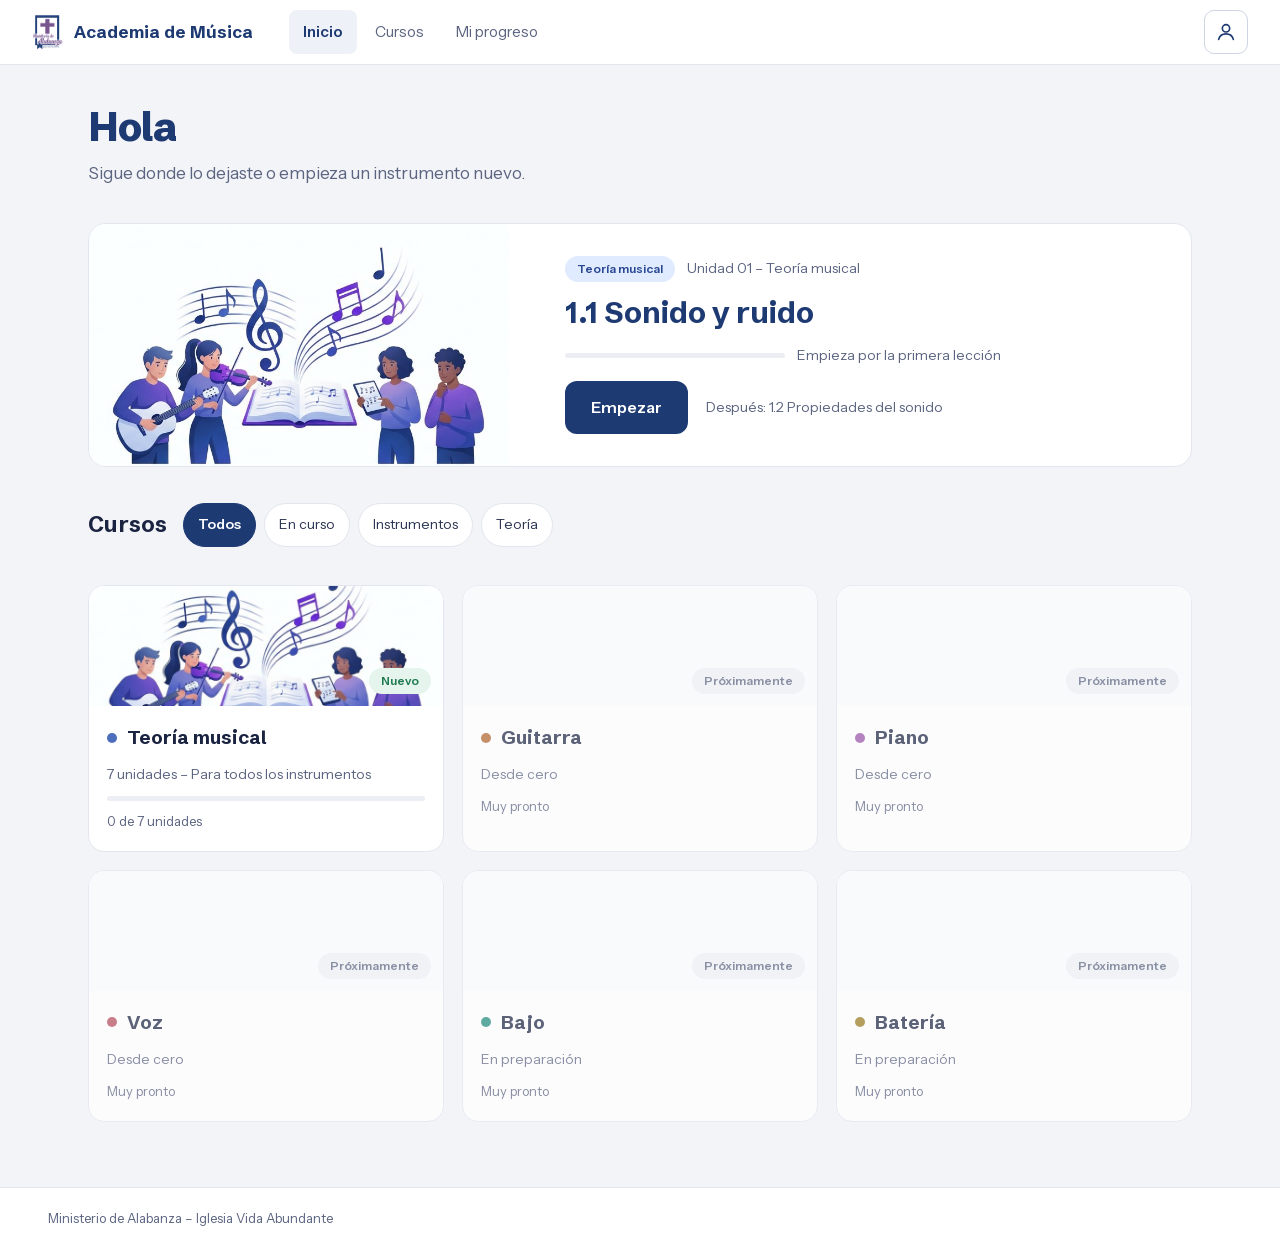
==== commit 811781d4: "Menú de perfil con tema y lectura, fuentes serif locales y ajustes de la unidad 2 - Menú de perfil: " ====
--- a/academy/index.html
+++ b/academy/index.html
@@ -2,7 +2,7 @@
 <html lang="es">
 <head>
 <meta charset="utf-8">
-<script>try{var t=localStorage.getItem("av-tema");if(t==="claro")document.documentElement.dataset.theme="light";else if(t==="oscuro")document.documentElement.dataset.theme="dark"}catch(e){}</script>
+<script>try{var t=localStorage.getItem("av-tema");if(t==="claro")document.documentElement.dataset.theme="light";else if(t==="oscuro")document.documentElement.dataset.theme="dark";var f=localStorage.getItem("av-fuente");if(f)document.documentElement.dataset.fuente=f;if(localStorage.getItem("av-alinear")==="izquierda")document.documentElement.dataset.alinear="izquierda"}catch(e){}</script>
 <meta name="viewport" content="width=device-width, initial-scale=1, viewport-fit=cover">
 <meta name="description" content="Academia de Música – Ministerio de Alabanza, Iglesia Vida Abundante. Cursos de música: teoría musical, guitarra, piano, voz, bajo y batería.">
 <title>Academia de Música – Inicio</title>
--- a/academy/unidad.css
+++ b/academy/unidad.css
@@ -1,3 +1,7 @@
+@font-face{font-family:"Source Serif 4";font-style:normal;font-weight:200 900;font-display:swap;src:url(fonts/source-serif-4.woff2) format("woff2")}
+@font-face{font-family:"Source Serif 4";font-style:italic;font-weight:200 900;font-display:swap;src:url(fonts/source-serif-4-italic.woff2) format("woff2")}
+@font-face{font-family:"Newsreader";font-style:normal;font-weight:200 800;font-display:swap;src:url(fonts/newsreader.woff2) format("woff2")}
+@font-face{font-family:"Newsreader";font-style:italic;font-weight:200 800;font-display:swap;src:url(fonts/newsreader-italic.woff2) format("woff2")}
 @font-face{font-family:"Instrument Sans";font-style:normal;font-weight:400 700;font-display:swap;src:url(fonts/instrument-sans.woff2) format("woff2")}
 @font-face{font-family:"Schibsted Grotesk";font-style:normal;font-weight:500 800;font-display:swap;src:url(fonts/schibsted-grotesk.woff2) format("woff2")}
 /* Estilos compartidos de las unidades (mismo diseño que la Unidad 06). */
@@ -13,6 +17,7 @@
   --lift:0 1px 2px rgba(22,26,51,.06),0 2px 8px rgba(36,66,122,.08);
   --f-display:"Schibsted Grotesk","Avenir Next","Segoe UI",sans-serif;
   --f-body:"Instrument Sans","Segoe UI",system-ui,sans-serif;
+  --f-read:Charter,"Bitstream Charter","Iowan Old Style","Sitka Text",Georgia,serif;
   --r:12px; --r-sm:10px;
   color-scheme:light;
 }
@@ -114,7 +119,7 @@
 .tone i{font-style:normal;font-size:13px;color:var(--muted);font-family:var(--f-body);font-variant-numeric:tabular-nums}
 .tools{display:flex;gap:8px;align-items:center}
 .viz-head{display:flex;justify-content:space-between;align-items:center;gap:12px;flex-wrap:wrap}
-.kbd-box{max-width:680px;overflow-x:auto}
+.kbd-box{width:100%;max-width:680px;overflow-x:auto}
 .kbd-box svg{width:100%;height:auto;display:block;touch-action:pan-x pan-y}
 .kbd-box .k{cursor:pointer}
 .k:focus,.k:focus-visible{outline:none}
@@ -178,6 +183,7 @@
 .pad svg{width:100%;height:auto;display:block;touch-action:pan-x pan-y}
 .pad .k{cursor:pointer}
 .qactions{display:flex;gap:10px;flex-wrap:wrap;align-items:center}
+.qcenter{justify-content:center}
 .feedback{font-size:15px;font-weight:700}
 .feedback.ok{color:var(--ok)} .feedback.err{color:var(--err)}
 .done{display:grid;gap:12px;justify-items:start}
@@ -295,6 +301,7 @@
 .circ svg,.fb-scroll svg,.qvis svg{touch-action:manipulation}
 .big,.beats,.pin .cap,.a-viz .cap,.qbody .cap,.pad .cap,.pin>p#itxt,.pin>p#atxt{text-align:center}
 .beats,.outchords,.inchords,.tones{justify-content:center}
+.a-readout .tones{justify-content:flex-start}
 .pin>.big,.pin>.beats{justify-self:center}
 .chords{justify-content:center}
 @media print{main p{text-align:left}}
@@ -335,8 +342,20 @@
 .hd-nav a[aria-current]{background:var(--navy-soft);color:var(--navy);font-weight:600}
 .hd-menu{display:none;margin-left:auto;width:44px;height:44px;border:1px solid var(--line-strong);border-radius:10px;background:var(--bg);color:var(--navy);place-items:center;cursor:pointer}
 .hd-menu svg{width:22px;height:22px;fill:currentColor}
-.hd-theme{margin-left:auto;display:grid;width:44px;height:44px;border:1px solid var(--line-strong);border-radius:10px;background:var(--bg);color:var(--navy);place-items:center;cursor:pointer}
+.hd-pref{margin-left:auto;position:relative}
+.hd-theme{display:grid;width:44px;height:44px;border:1px solid var(--line-strong);border-radius:10px;background:var(--bg);color:var(--navy);place-items:center;cursor:pointer}
 .hd-theme:hover{background:var(--navy-soft)}
+.pref{position:absolute;top:calc(100% + 8px);right:0;z-index:62;width:min(300px,calc(100vw - 32px));background:var(--bg);border:1px solid var(--line-strong);border-radius:14px;box-shadow:var(--shadow);padding:16px;display:grid;gap:16px}
+.pref-h{font-family:var(--f-display);font-size:18px;font-weight:700;color:var(--ink)}
+.pref-link{display:flex;align-items:center;min-height:44px;margin:-8px 0;padding:0 12px;border-radius:10px;color:var(--navy);text-decoration:none;font-weight:600;background:var(--navy-soft)}
+.pref-opts{display:grid;grid-auto-flow:column;grid-auto-columns:1fr;gap:8px;margin-top:8px}
+.pref-opts button{display:grid;justify-items:center;align-content:center;gap:4px;min-height:64px;padding:8px 4px;border:1px solid var(--line-strong);border-radius:10px;background:var(--bg);color:var(--body);font-size:14px;cursor:pointer}
+.pref-opts button:hover{background:var(--navy-soft)}
+.pref-opts button[aria-pressed="true"]{border-color:var(--navy);background:var(--navy-soft);color:var(--navy);font-weight:600}
+.pref-opts svg{width:22px;height:22px;fill:none;stroke:currentColor;stroke-width:1.8;stroke-linecap:round;stroke-linejoin:round}
+.pref-aa{font-size:22px;line-height:22px;color:var(--ink)}.pref-serif{font-family:Charter,"Iowan Old Style",Georgia,serif}.pref-source{font-family:"Source Serif 4",Georgia,serif}.pref-newsreader{font-family:Newsreader,Georgia,serif}
+.pref-opts.wrap2{grid-auto-flow:row;grid-template-columns:1fr 1fr}
+.pref-opts button svg.al{stroke-width:1.8}
 .hd-theme svg{width:22px;height:22px;fill:none;stroke:currentColor;stroke-width:1.8;stroke-linecap:round;stroke-linejoin:round}
 @media (max-width:760px){.hd{gap:12px;padding:0 max(16px,env(safe-area-inset-left,0px))}.hd-nav{display:none}.hd-menu{display:grid;margin-left:0}}
 .drawer-nav{display:grid;gap:4px}
@@ -416,7 +435,7 @@
 /* Escritorio: número y título en la misma línea (el número ya no es una insignia) */
 @media (min-width:1024px){
   .sec-head{align-items:baseline;gap:6px 14px}
-  .sec-head .k{font-family:var(--f-display);font-size:clamp(28px,3.6vw,40px);line-height:1.1;font-weight:800;letter-spacing:-.02em;color:var(--violet);background:none;border-radius:0;padding:0}
+  .sec-head .k{font-family:var(--f-display);font-size:clamp(28px,3.6vw,40px);line-height:1.1;font-weight:800;letter-spacing:-.02em;color:var(--violet);background:none;border-radius:0;padding:0;font-variant-numeric:normal}
   .sec-head h2{order:2;flex:0 1 auto;margin-top:0}
 }
 
@@ -566,3 +585,12 @@
 :root[data-theme="dark"] .course[data-hue="0"]{--c:#e0788a;--cs:#361f25;--ct:#f0a5b2}
 :root[data-theme="dark"] .course[data-hue="175"]{--c:#4fc0ae;--cs:#172e2b;--ct:#8fdccf}
 :root[data-theme="dark"] .course[data-hue="85"]{--c:#cfae48;--cs:#2e2814;--ct:#e4cb7a}
+
+/* Fuente de lectura (estilo editorial): solo el texto corrido; widgets, etiquetas y títulos conservan la tipografía moderna */
+:root[data-fuente]{--f-read:Charter,"Bitstream Charter","Iowan Old Style","Sitka Text",Georgia,serif}
+:root[data-fuente="source"]{--f-read:"Source Serif 4",Georgia,serif}
+:root[data-fuente="newsreader"]{--f-read:Newsreader,Georgia,serif}
+:root[data-fuente] main p,:root[data-fuente] main li,:root[data-fuente] .unit-intro p{font-family:var(--f-read);font-size:19px;line-height:1.7}
+:root[data-fuente="newsreader"] main p,:root[data-fuente="newsreader"] main li,:root[data-fuente="newsreader"] .unit-intro p{font-size:20px}
+/* Alineación del texto corrido */
+:root[data-alinear="izquierda"] main p,:root[data-alinear="izquierda"] main li{text-align:left;hyphens:manual;-webkit-hyphens:manual}
